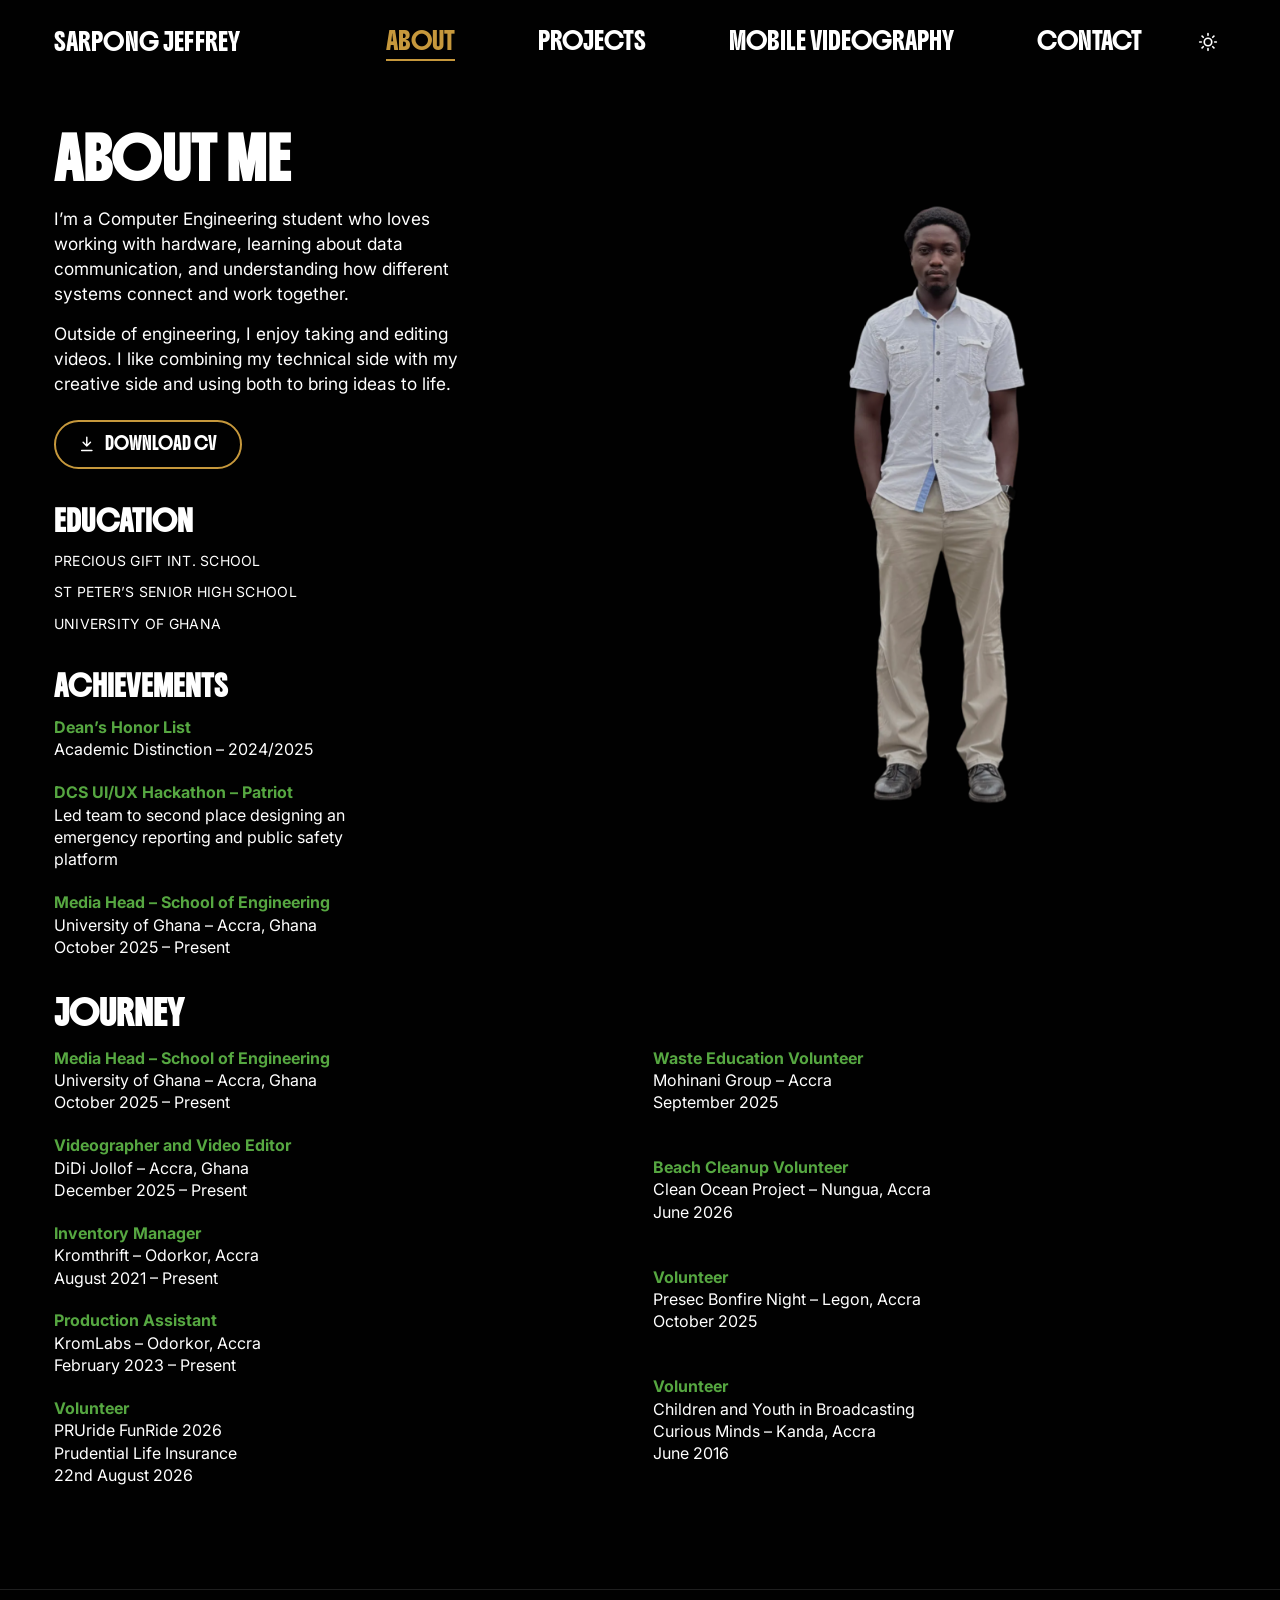
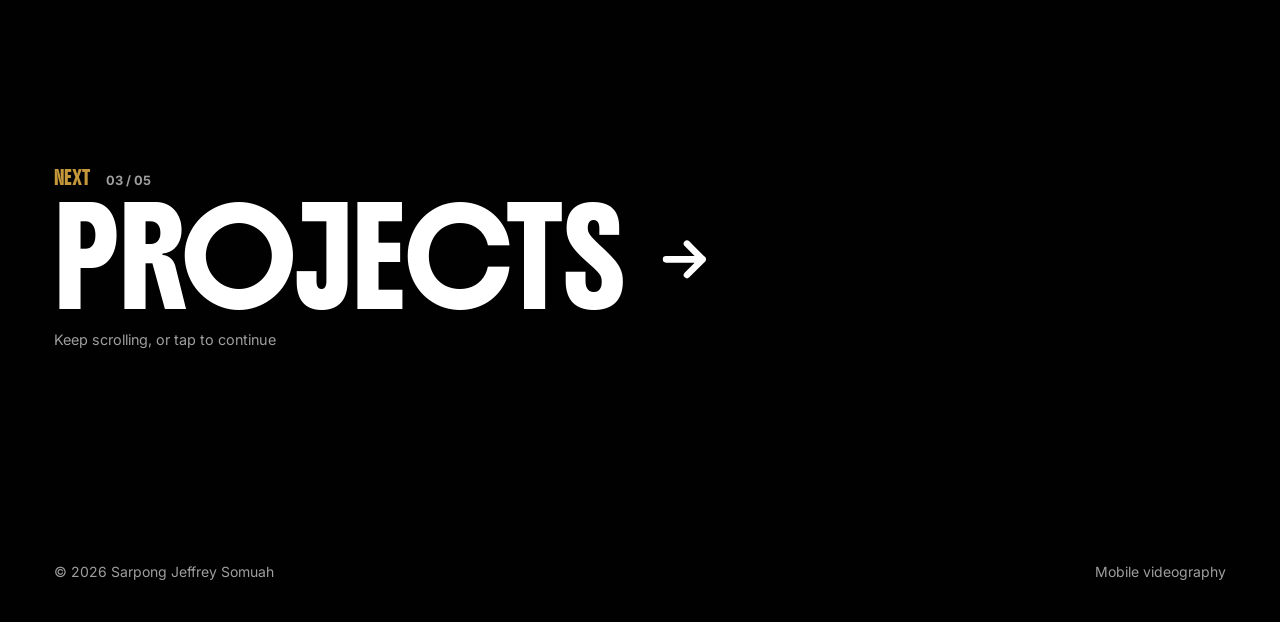
==== about.html @ 8c0232d8 "Turn the now-playing record into a gold gramophone Co-Authored-By: Claude Opus 5.5 <noreply@anthropi" ====
<!doctype html>
<html lang="en">
<head>
<meta charset="utf-8">
<meta name="viewport" content="width=device-width, initial-scale=1">
<title>About — Sarpong Jeffrey</title>
<meta name="description" content="About Sarpong Jeffrey Somuah — education, achievements and professional journey in Accra, Ghana.">
<meta property="og:type" content="website">
<meta property="og:site_name" content="Sarpong Jeffrey">
<meta property="og:title" content="About — Sarpong Jeffrey">
<meta property="og:description" content="About Sarpong Jeffrey Somuah — education, achievements and professional journey in Accra, Ghana.">
<meta property="og:url" content="https://s0muah.github.io/about.html">
<meta property="og:image" content="https://s0muah.github.io/assets/og-card.png">
<meta property="og:image:width" content="1200">
<meta property="og:image:height" content="630">
<meta property="og:image:alt" content="Sarpong Jeffrey seated in front of a gold circle, beside his name and roles.">
<meta name="twitter:card" content="summary_large_image">
<link rel="icon" href="favicon.svg" type="image/svg+xml">
<link rel="icon" href="favicon-32.png" type="image/png" sizes="32x32">
<link rel="apple-touch-icon" href="apple-touch-icon.png">
<link rel="preconnect" href="https://fonts.googleapis.com">
<link rel="preconnect" href="https://fonts.gstatic.com" crossorigin>
<link rel="stylesheet" href="https://fonts.googleapis.com/css2?family=Boldonse&family=Inter:wght@400;700&display=swap">
<script>try { if (localStorage.getItem("theme") === "light") document.documentElement.dataset.theme = "light"; } catch (e) {}</script>
<link rel="stylesheet" href="css/style.css?v=56930542">
</head>
<body>

<header>
  <nav class="nav" aria-label="Primary">
    <a class="nav__brand" href="index.html">SARPONG JEFFREY</a>
    <button class="nav__toggle" type="button" aria-expanded="false" aria-controls="primary-menu">MENU</button>
    <ul class="nav__menu" id="primary-menu">
      <li><a class="nav__link" href="about.html" aria-current="page">ABOUT</a></li>
      <li><a class="nav__link" href="projects.html">PROJECTS</a></li>
      <li><a class="nav__link" href="videography.html">MOBILE VIDEOGRAPHY</a></li>
      <li><a class="nav__link" href="contact.html">CONTACT</a></li>
    </ul>
    <button class="nav__theme" type="button" aria-label="Switch to light mode">
      <svg class="nav__theme-sun" viewBox="0 0 24 24" fill="none" stroke="currentColor" stroke-width="2" stroke-linecap="round" aria-hidden="true"><circle cx="12" cy="12" r="4.5"/><path d="M12 2v2M12 20v2M4.9 4.9l1.4 1.4M17.7 17.7l1.4 1.4M2 12h2M20 12h2M4.9 19.1l1.4-1.4M17.7 6.3l1.4-1.4"/></svg>
      <svg class="nav__theme-moon" viewBox="0 0 24 24" fill="none" stroke="currentColor" stroke-width="2" stroke-linecap="round" stroke-linejoin="round" aria-hidden="true"><path d="M20.5 14.5A8.5 8.5 0 1 1 9.5 3.5a7 7 0 0 0 11 11z"/></svg>
    </button>
  </nav>
</header>

<main class="page">
  <div class="about">

    <section class="about__intro">
      <h1 class="page__title">ABOUT ME</h1>
      <p class="about__bio">I&rsquo;m a Computer Engineering student who loves working with hardware, learning about data communication, and understanding how different systems connect and work together.</p>
      <p class="about__bio">Outside of engineering, I enjoy taking and editing videos. I like combining my technical side with my creative side and using both to bring ideas to life.</p>
      <a class="button about__cv" href="CV_Jeffrey_Sarpong.pdf" download>
        <svg viewBox="0 0 24 24" fill="none" stroke="currentColor" stroke-width="2" stroke-linecap="round" stroke-linejoin="round" aria-hidden="true"><path d="M12 3v12M7 10l5 5 5-5M5 21h14"/></svg>
        DOWNLOAD CV
      </a>
    </section>

    <div class="about__portrait-col">
      <picture>
        <source srcset="assets/portrait-about.webp" type="image/webp">
        <img class="about__portrait" src="assets/portrait-about.png" alt="Sarpong Jeffrey standing, in a white shirt and khaki trousers." width="938" height="1667" decoding="async">
      </picture>
    </div>

    <section class="about__education" aria-labelledby="education-heading">
      <img class="arrow arrow--education" src="assets/arrow-education.svg" alt="" aria-hidden="true" width="133" height="78">
      <h2 class="section-heading" id="education-heading">EDUCATION</h2>
      <ul class="school-list">
        <li>PRECIOUS GIFT INT. SCHOOL</li>
        <li>ST PETER&rsquo;S SENIOR HIGH SCHOOL</li>
        <li>UNIVERSITY OF GHANA</li>
      </ul>
    </section>

    <section class="about__achievements" aria-labelledby="achievements-heading">
      <img class="arrow arrow--achievements" src="assets/arrow-achievements.svg" alt="" aria-hidden="true" width="206" height="102">
      <h2 class="section-heading" id="achievements-heading">ACHIEVEMENTS</h2>
      <div class="entry-stack">
        <div class="entry">
          <p class="entry__role">Dean&rsquo;s Honor List</p>
          <p class="entry__line">Academic Distinction &ndash; 2024/2025</p>
        </div>
        <div class="entry">
          <p class="entry__role">DCS UI/UX Hackathon &ndash; Patriot</p>
          <p class="entry__line">Led team to second place designing an emergency reporting and public safety platform</p>
        </div>
        <div class="entry">
          <p class="entry__role">Media Head &ndash; School of Engineering</p>
          <p class="entry__line">University of Ghana &ndash; Accra, Ghana</p>
          <p class="entry__line">October 2025 &ndash; Present</p>
        </div>
      </div>
    </section>

    <section class="about__journey" aria-labelledby="journey-heading">
      <img class="arrow arrow--journey" src="assets/arrow-journey.svg" alt="" aria-hidden="true" width="111" height="93">
      <h2 class="section-heading section-heading--lg" id="journey-heading">JOURNEY</h2>
      <div class="entry-grid">
        <div class="entry-stack">
          <div class="entry">
            <p class="entry__role">Media Head &ndash; School of Engineering</p>
            <p class="entry__line">University of Ghana &ndash; Accra, Ghana</p>
            <p class="entry__line">October 2025 &ndash; Present</p>
          </div>
          <div class="entry">
            <p class="entry__role">Videographer and Video Editor</p>
            <p class="entry__line">DiDi Jollof &ndash; Accra, Ghana</p>
            <p class="entry__line">December 2025 &ndash; Present</p>
          </div>
          <div class="entry">
            <p class="entry__role">Inventory Manager</p>
            <p class="entry__line">Kromthrift &ndash; Odorkor, Accra</p>
            <p class="entry__line">August 2021 &ndash; Present</p>
          </div>
          <div class="entry">
            <p class="entry__role">Production Assistant</p>
            <p class="entry__line">KromLabs &ndash; Odorkor, Accra</p>
            <p class="entry__line">February 2023 &ndash; Present</p>
          </div>
          <div class="entry">
            <p class="entry__role">Volunteer</p>
            <p class="entry__line">PRUride FunRide 2026</p>
            <p class="entry__line">Prudential Life Insurance</p>
            <p class="entry__line">22nd August 2026</p>
          </div>
        </div>

        <div class="entry-stack">
          <div class="entry">
            <p class="entry__role">Waste Education Volunteer</p>
            <p class="entry__line">Mohinani Group &ndash; Accra</p>
            <p class="entry__line">September 2025</p>
          </div>
          <div class="entry">
            <p class="entry__role">Beach Cleanup Volunteer</p>
            <p class="entry__line">Clean Ocean Project &ndash; Nungua, Accra</p>
            <p class="entry__line">June 2026</p>
          </div>
          <div class="entry">
            <p class="entry__role">Volunteer</p>
            <p class="entry__line">Presec Bonfire Night &ndash; Legon, Accra</p>
            <p class="entry__line">October 2025</p>
          </div>
          <div class="entry">
            <p class="entry__role">Volunteer</p>
            <p class="entry__line">Children and Youth in Broadcasting</p>
            <p class="entry__line">Curious Minds &ndash; Kanda, Accra</p>
            <p class="entry__line">June 2016</p>
          </div>
        </div>
      </div>
    </section>

  </div>
</main>

<!-- Leads on to the next page: click it, or keep scrolling at the bottom of
     the page to fill the gold line (main.js). -->
<a class="next" href="projects.html">
  <span class="next__label">NEXT <span class="next__step">03 / 05</span></span>
  <span class="next__title">PROJECTS<svg class="next__arrow" viewBox="0 0 24 24" fill="none" stroke="currentColor" stroke-width="2.5" stroke-linecap="round" stroke-linejoin="round" aria-hidden="true"><path d="M5 12h14M13 6l6 6-6 6"/></svg></span>
  <span class="next__hint">Keep scrolling, or tap to continue</span>
  <span class="next__bar" aria-hidden="true"></span>
</a>
<footer class="footer">
  <span>&copy; <span data-year>2026</span> Sarpong Jeffrey Somuah</span>
  <span><a href="videography.html">Mobile videography</a></span>
</footer>

<!-- Back to top; main.js shows it once the visitor is well down the page. -->
<button class="totop" type="button" aria-label="Back to top" hidden>
  <svg viewBox="0 0 24 24" fill="none" stroke="currentColor" stroke-width="2.5" stroke-linecap="round" stroke-linejoin="round" aria-hidden="true"><path d="M12 19V5M6 11l6-6 6 6"/></svg>
</button>

<!-- Floating now-playing mini-player; main.js fills, peeks and tucks it. -->
<a class="np" href="https://open.spotify.com/" target="_blank" rel="noopener noreferrer" hidden>
  <span class="np__deck" aria-hidden="true"><svg class="np__gram" viewBox="0 0 48 48"><defs><linearGradient id="npGold" x1="0" y1="0" x2="1" y2="1"><stop offset="0" stop-color="#f6dc95"/><stop offset=".45" stop-color="#c6983c"/><stop offset="1" stop-color="#6e4b14"/></linearGradient><linearGradient id="npBase" x1="0" y1="0" x2="0" y2="1"><stop offset="0" stop-color="#e2b860"/><stop offset="1" stop-color="#7a5418"/></linearGradient><radialGradient id="npBell" cx=".4" cy=".4" r=".7"><stop offset="0" stop-color="#2b1f0a"/><stop offset=".55" stop-color="#7a5418"/><stop offset="1" stop-color="#f0cf80"/></radialGradient></defs><path d="M8 37h26l-2.5 7h-21z" fill="url(#npBase)"/><rect x="6.5" y="34.5" width="29" height="3" rx="1" fill="#f0cf80"/><g transform="translate(20 33.6) scale(1 .3)"><g class="np__spin"><circle r="13" fill="#141210"/><circle r="10.5" fill="none" stroke="#2c2823" stroke-width="1"/><circle r="7.5" fill="none" stroke="#2c2823" stroke-width="1"/><path d="M0 0L12.5-4A13 13 0 0 1 12.5 4z" fill="#fff" opacity=".22"/><circle r="3.6" fill="#c6983c"/></g></g><path d="M31 22.5C34.5 26 32.5 30.5 27.5 32" fill="none" stroke="url(#npGold)" stroke-width="1.9" stroke-linecap="round"/><circle cx="27" cy="32" r="1.7" fill="#e2b860"/><path d="M30.6 21Q23.5 15 21.5 3.7L10.5 20.3Q22 20.6 31.6 23.6z" fill="url(#npGold)"/><ellipse cx="16" cy="12" rx="10" ry="5" transform="rotate(-56.3 16 12)" fill="#f3d58a"/><ellipse cx="16.3" cy="12.2" rx="8.6" ry="3.8" transform="rotate(-56.3 16.3 12.2)" fill="url(#npBell)"/><text class="np__note" x="3" y="9" font-size="7" fill="#e2b860">&#9834;</text><text class="np__note" x="7" y="5" font-size="6" fill="#e2b860">&#9835;</text></svg></span>
  <span class="np__more">
    <span class="np__body">
      <span class="np__text">
        <span class="np__status"><span class="np__bars" aria-hidden="true"><span></span><span></span><span></span></span><span class="np__label">Now playing</span></span>
        <span class="np__title"></span>
        <span class="np__artist"></span>
      </span>
      <svg class="np__go" viewBox="0 0 24 24" fill="none" stroke="currentColor" stroke-width="2" stroke-linecap="round" stroke-linejoin="round" aria-hidden="true"><path d="M7 17 17 7M8 7h9v9"/></svg>
    </span>
  </span>
</a>

<script src="js/main.js?v=aed34235"></script>
</body>
</html>
---- css/style.css ----
/* ==========================================================================
   Sarpong Jeffrey — portfolio
   Design tokens taken directly from the Figma file (Fr6ovCaBcgdWnB078Ls0Df).
   ========================================================================== */

:root {
  color-scheme: dark;

  --bg:          #010101;
  --fg:          #ffffff;
  --gold:        rgba(198, 152, 60, 0.82);   /* Ellipse 1 fill */
  --gold-solid:  #c6983c;
  --green:       #56a741;                    /* journey / achievement labels */
  --wordmark:    rgba(255, 255, 255, 0.71);  /* "SOMUAH" */
  --scrim:       rgba(18, 15, 15, 0.84);     /* videography overlay */
  --card-veil:   rgba(0, 0, 0, 0.18);        /* reel card tint */
  --muted:       rgba(255, 255, 255, 0.62);
  --surface:     rgba(255, 255, 255, 0.06);  /* empty reel card */
  --hairline:    rgba(255, 255, 255, 0.12);
  --fade:        rgba(1, 1, 1, 0.88);        /* mobile hero tag backing */
  --fade-clear:  rgba(1, 1, 1, 0);
  --np-bg:       rgba(16, 14, 12, 0.78);     /* floating now-playing */

  --display: "Boldonse", "Arial Black", system-ui, sans-serif;
  --body:    "Inter", system-ui, -apple-system, sans-serif;

  /* The Figma frame is 1512x982; page gutters scale from that. */
  --gutter: clamp(1.25rem, 4.2vw, 4rem);
  --maxw: 1512px;
}

/* Light mode — not in the Figma file, which is dark only. Set on <html> by
   the inline script in each page's <head>, from the visitor's saved choice.
   Warm paper rather than pure white, to sit with the cream and gold. Gold
   and green are deepened: at their design values they fall well under 4.5:1
   against a light ground. */
:root[data-theme="light"] {
  color-scheme: light;

  --bg:          #f6f2ea;
  --fg:          #141210;
  --gold-solid:  #8f6420;
  --green:       #3a7a2b;
  --wordmark:    rgba(20, 18, 16, 0.78);
  --scrim:       rgba(246, 242, 234, 0.88);
  --muted:       rgba(20, 18, 16, 0.64);
  --surface:     rgba(20, 18, 16, 0.06);
  --hairline:    rgba(20, 18, 16, 0.14);
  --fade:        rgba(246, 242, 234, 0.9);
  --fade-clear:  rgba(246, 242, 234, 0);
  --np-bg:       rgba(250, 247, 241, 0.86);
}

*, *::before, *::after { box-sizing: border-box; }

html { -webkit-text-size-adjust: 100%; scroll-behavior: smooth; }

body {
  margin: 0;
  background: var(--bg);
  color: var(--fg);
  font-family: var(--body);
  font-size: 16px;
  line-height: 1.5;
  overflow-x: hidden;
  -webkit-font-smoothing: antialiased;
  transition: background-color 0.3s ease, color 0.3s ease;
}

img { max-width: 100%; display: block; }
a { color: inherit; }

.visually-hidden {
  position: absolute; width: 1px; height: 1px;
  padding: 0; margin: -1px; overflow: hidden;
  clip: rect(0 0 0 0); white-space: nowrap; border: 0;
}

:focus-visible { outline: 2px solid var(--gold-solid); outline-offset: 4px; }

/* --------------------------------------------------------------------------
   Navigation — Boldonse 20px in the design, tracked across the top edge.
   -------------------------------------------------------------------------- */

.nav {
  position: relative;
  z-index: 30;
  display: flex;
  align-items: center;
  justify-content: space-between;
  gap: 1rem;
  padding: clamp(1rem, 2.4vw, 1.5rem) var(--gutter);
  max-width: var(--maxw);
  margin: 0 auto;
}

.nav__brand,
.nav__link {
  font-family: var(--display);
  font-size: clamp(0.6rem, 1.32vw, 1.25rem);
  line-height: 1.4;
  text-decoration: none;
  white-space: nowrap;
}

.nav__brand { letter-spacing: 0.01em; }

.nav__menu {
  display: flex;
  align-items: center;
  gap: clamp(1rem, 6.5vw, 6.5rem);
  list-style: none;
  margin: 0;
  padding: 0;
}

.nav__link {
  position: relative;
  padding-bottom: 2px;
  transition: color 0.22s ease;
}

.nav__link::after {
  content: "";
  position: absolute;
  left: 0; bottom: -2px;
  width: 100%; height: 2px;
  background: var(--gold-solid);
  transform: scaleX(0);
  transform-origin: left;
  transition: transform 0.28s ease;
}

.nav__link:hover::after,
.nav__link:focus-visible::after,
.nav__link[aria-current="page"]::after { transform: scaleX(1); }

.nav__link[aria-current="page"] { color: var(--gold-solid); }

/* Toggle is only revealed at the narrow breakpoint. */
.nav__toggle {
  display: none;
  background: none;
  border: 0;
  color: var(--fg);
  font-family: var(--display);
  font-size: 0.7rem;
  cursor: pointer;
  padding: 0.4rem 0;
}

/* Theme switch. Last in the row on desktop; main.js keeps its label in step
   with the theme it would switch to. */
.nav__menu { margin-left: auto; }

.nav__theme {
  order: 1;
  display: grid;
  place-items: center;
  flex: 0 0 auto;
  width: 2.25rem;
  height: 2.25rem;
  margin-left: clamp(0.5rem, 2.5vw, 2.5rem);
  padding: 0;
  border: 0;
  border-radius: 50%;
  background: none;
  color: var(--fg);
  cursor: pointer;
  transition: color 0.22s ease, rotate 0.4s ease;
}

.nav__theme:hover,
.nav__theme:focus-visible { color: var(--gold-solid); rotate: 20deg; }

.nav__theme svg { width: 1.25rem; height: 1.25rem; }

/* Shows the theme a click would switch to: the sun in dark mode. */
.nav__theme-moon,
:root[data-theme="light"] .nav__theme-sun { display: none; }

:root[data-theme="light"] .nav__theme-moon { display: block; }

/* --------------------------------------------------------------------------
   Homepage hero
   The ID badge hangs in the centre, with the role tags in the lower corners.
   -------------------------------------------------------------------------- */

.hero {
  position: relative;
  /* Definite height, which the badge is placed from. The svh line wins where supported: on phones 100vh is the height with the URL
     bar hidden, so reserving it pushes the tags below the fold. */
  height: calc(100vh - 5.5rem);
  height: calc(100svh - 5.5rem);
  min-height: 520px;
  max-width: var(--maxw);
  margin: 0 auto;
  overflow: hidden;
  /* The ID badge hangs from the top edge with its card centred at --badge-y
     of the hero's height; its width keeps the card about 75% of that.
     The 40vw cap keeps it clear of the role words on narrower windows. */
  --hero-h: max(100vh - 5.5rem, 520px);
  --hero-h: max(100svh - 5.5rem, 520px);
  --badge-w: min(var(--hero-h) * 0.52, 440px, 40vw);
  --badge-y: 0.53;
}

/* --------------------------------------------------------------------------
   ID badge: a lanyard card in the middle of the hero. The front
   carries the photo and name; .badge--flipped (main.js) turns it over to
   "What I do". Everything inside is sized in em off the card's width, so it
   scales as one piece. Fixed dark in both themes, like the record.
   -------------------------------------------------------------------------- */

.badge {
  position: absolute;
  top: 0;
  left: 50%;
  translate: -50% 0;
  width: var(--badge-w);
  display: flex;
  flex-direction: column;
  align-items: center;
  font-size: calc(var(--badge-w) / 18);
  transform-origin: 50% 0;
}

.badge__strap {
  width: 1.7em;
  height: max(1.5rem, var(--hero-h) * var(--badge-y) - var(--badge-w) * 0.725 - 2.6em);
  background:
    linear-gradient(90deg, transparent 0.2em, rgba(0, 0, 0, 0.28) 0.2em 0.26em, transparent 0.26em calc(100% - 0.26em), rgba(0, 0, 0, 0.28) calc(100% - 0.26em) calc(100% - 0.2em), transparent calc(100% - 0.2em)),
    linear-gradient(90deg, #8a6424, #c6983c 20% 80%, #8a6424);
}

/* Metal clip at the end of the strap, with the ring that runs into the
   card's slot. */
.badge__clip {
  position: relative;
  z-index: 2;
  width: 2.5em;
  height: 1.9em;
  border-radius: 0.35em 0.35em 0.6em 0.6em;
  background: linear-gradient(#e2e0dc, #9a9893 55%, #6f6d69);
  box-shadow: 0 0.15em 0.4em rgba(0, 0, 0, 0.45);
  /* It overlaps the card's top edge; a click there should still flip it. */
  pointer-events: none;
}

.badge__clip::after {
  content: "";
  position: absolute;
  top: 100%;
  left: 50%;
  translate: -50% -0.35em;
  width: 1.1em;
  height: 1.8em;
  border: 0.22em solid #b5b3ae;
  border-radius: 0.6em;
}

.badge__card {
  width: 100%;
  aspect-ratio: 1 / 1.45;
  margin-top: 0.4em;
  perspective: 1400px;
}

.badge__inner {
  position: relative;
  height: 100%;
  transform-style: preserve-3d;
  transition: transform 0.95s cubic-bezier(0.5, 0.05, 0.2, 1);
}

.badge--flipped .badge__inner { transform: rotateY(180deg); }

.badge__face {
  position: absolute;
  inset: 0;
  display: flex;
  flex-direction: column;
  padding: 1.7em 1.2em 1.1em;
  border: 1px solid rgba(198, 152, 60, 0.45);
  border-radius: 1.1em;
  background: linear-gradient(160deg, #1d1a16, #0b0a09 62%);
  box-shadow: 0 1.6em 3.2em rgba(0, 0, 0, 0.55), inset 0 1px 0 rgba(255, 255, 255, 0.06);
  color: #fff;
  font-family: var(--body);
  overflow: hidden;
  -webkit-backface-visibility: hidden;
  backface-visibility: hidden;
}

/* A sheen across the laminate. */
.badge__face::after {
  content: "";
  position: absolute;
  inset: 0;
  background: linear-gradient(115deg, transparent 38%, rgba(255, 255, 255, 0.06) 48%, transparent 58%);
  pointer-events: none;
}

.badge__face--back { transform: rotateY(180deg); }

.badge__slot {
  position: absolute;
  top: 0.65em;
  left: 50%;
  translate: -50% 0;
  width: 3.2em;
  height: 0.55em;
  border-radius: 1em;
  background: #000;
  box-shadow: inset 0 1px 2px rgba(0, 0, 0, 0.9), 0 1px 0 rgba(255, 255, 255, 0.08);
}

.badge__photo {
  flex: 1 1 auto;
  min-height: 0;
  border-radius: 0.7em;
  overflow: hidden;
  background: linear-gradient(#27231c, #14120f);
}

.badge__photo img {
  display: block;
  width: 100%;
  height: 100%;
  object-fit: cover;
  object-position: 50% 0;
}

.badge__first {
  margin: 0.9em 0 0;
  font-size: 0.62em;
  font-weight: 700;
  letter-spacing: 0.22em;
  color: rgba(255, 255, 255, 0.6);
}

.badge__name {
  margin: 0.15em 0 0;
  font-family: var(--display);
  font-size: 2.15em;
  line-height: 1.3;
  color: #c6983c;
}

.badge__foot {
  display: flex;
  justify-content: space-between;
  align-items: center;
  margin-top: 0.7em;
}

.badge__meta {
  font-size: 0.62em;
  letter-spacing: 0.1em;
  text-transform: uppercase;
  color: rgba(255, 255, 255, 0.55);
}

.badge__code {
  width: 5.5em;
  height: 1.6em;
  background: repeating-linear-gradient(90deg,
    rgba(255, 255, 255, 0.7) 0 1px, transparent 1px 3px,
    rgba(255, 255, 255, 0.7) 3px 5px, transparent 5px 6px,
    rgba(255, 255, 255, 0.7) 6px 7px, transparent 7px 10px);
  opacity: 0.6;
}

/* Each face is its own flip control. On the back it sits under the role
   links, so they still take their own clicks; the list lets every other
   click (its gaps, the space below) through to it. */
.badge__flip {
  position: absolute;
  inset: 0;
  z-index: 1;
  padding: 0;
  border: 0;
  border-radius: inherit;
  background: none;
  cursor: pointer;
}

.badge__face--back .badge__flip { z-index: 0; }

.badge__heading {
  margin: 0.7em 0 0.9em;
  font-family: var(--display);
  font-size: 0.95em;
  line-height: 1.4;
  color: #c6983c;
}

.badge__roles {
  position: relative;
  z-index: 1;
  pointer-events: none;
  flex: 1 1 auto;
  display: grid;
  align-content: start;
  gap: 0.55em;
  margin: 0;
  padding: 0;
  list-style: none;
}

.badge__roles a {
  pointer-events: auto;
  display: flex;
  align-items: center;
  gap: 0.8em;
  padding: 0.65em 0.75em;
  border: 1px solid rgba(255, 255, 255, 0.08);
  border-radius: 0.7em;
  background: rgba(255, 255, 255, 0.05);
  color: #fff;
  text-decoration: none;
  transition: border-color 0.22s ease, background 0.22s ease;
}

.badge__roles a:hover,
.badge__roles a:focus-visible {
  border-color: #c6983c;
  background: rgba(198, 152, 60, 0.1);
}

.badge__num {
  display: grid;
  place-items: center;
  flex: 0 0 auto;
  width: 3em;
  height: 3em;
  border-radius: 0.7em;
  background: rgba(198, 152, 60, 0.16);
  color: #c6983c;
  font-size: 0.7em;
  font-weight: 700;
}

.badge__roles b { display: block; font-size: 0.82em; line-height: 1.3; }

.badge__roles small {
  display: block;
  font-size: 0.62em;
  color: rgba(255, 255, 255, 0.55);
}

/* Role words set large around the badge: two level with its upper half,
   two with its lower half, each held to the margin on its own side. Their
   size comes off the width so the longest line (VIDEOGRAPHER) always clears
   the card. */
.hero__tag {
  position: absolute;
  top: 30%;
  left: var(--gutter);
  translate: 0 -50%;
  font-family: var(--display);
  font-size: clamp(1rem, 2.15vw, 2.4rem);
  line-height: 1.3;
  text-decoration: none;
  white-space: nowrap;
}

.hero__tag--tr,
.hero__tag--br { left: auto; right: var(--gutter); text-align: right; }

.hero__tag--bl,
.hero__tag--br { top: 68%; }

a.hero__tag { transition: color 0.22s ease; }
a.hero__tag:hover,
a.hero__tag:focus-visible { color: var(--gold-solid); }

/* --------------------------------------------------------------------------
   Homepage entrance
   The composition assembles in the order it was drawn: the gold ellipse
   blooms open, the wordmark rises behind it, then the portrait steps into
   frame from below the clipped bottom edge, and the role tags settle last.

   These animate `transform`, which is a separate property from the
   `translate` used for centring above — so the entrance never has to
   restate, or accidentally clobber, the layout's own offsets.
   -------------------------------------------------------------------------- */

@keyframes rise-in {
  from { opacity: 0; transform: translateY(1.6rem); }
  to   { opacity: 1; transform: translateY(0); }
}

/* The badge falls in from above the hero's top edge and bounces on its
   strap, then swings to rest about the top of the strap. Drop and swing
   animate different properties, so the two overlap cleanly. */
@keyframes badge-drop {
  0%   { transform: translateY(-105%); }
  60%  { transform: translateY(2.5%); }
  80%  { transform: translateY(-1%); }
  100% { transform: translateY(0); }
}

@keyframes badge-swing {
  0%, 100% { rotate: 0deg; }
  25% { rotate: 3.5deg; }
  50% { rotate: -2deg; }
  75% { rotate: 0.8deg; }
}

.hero__tag {
  /* `both` holds the opening frame before the delay elapses, so nothing
     flashes at full opacity first. */
  animation-fill-mode: both;
  animation-timing-function: cubic-bezier(0.22, 0.61, 0.36, 1);
}

.badge {
  animation:
    badge-drop 1.1s cubic-bezier(0.3, 0.7, 0.3, 1) 0.42s both,
    badge-swing 1.9s ease-in-out 1.3s both;
}

/* The words follow the badge in, one after another round the card. */
.hero__tag {
  animation-name: rise-in;
  animation-duration: 0.8s;
  animation-delay: 1.1s;
}

.hero__tag--tr { animation-delay: 1.22s; }
.hero__tag--bl { animation-delay: 1.34s; }
.hero__tag--br { animation-delay: 1.46s; }

/* --------------------------------------------------------------------------
   Generic page scaffolding for the interior pages
   -------------------------------------------------------------------------- */

.page {
  max-width: var(--maxw);
  margin: 0 auto;
  padding: clamp(1.5rem, 4vw, 3rem) var(--gutter) clamp(4rem, 8vw, 7rem);
}

.page__title {
  font-family: var(--display);
  font-size: clamp(1.75rem, 4vw, 2.5rem);   /* 40px in Figma */
  line-height: 1.35;
  margin: 0 0 1.25rem;
}

.section-heading {
  font-family: var(--display);
  font-size: clamp(1rem, 1.6vw, 1.25rem);   /* 20px in Figma */
  line-height: 1.4;
  margin: 0 0 1rem;
}

.section-heading--lg { font-size: clamp(1.15rem, 1.9vw, 1.5rem); } /* 24px */

/* Interior pages get one restrained entrance, reusing the hero's keyframe:
   the heading rises, the content follows a beat behind it. Deliberately two
   moving parts per page — the pages are dense, and staggering every section
   would turn reading into waiting.

   projects.html has no visible title, so its grid carries the whole
   entrance on the second step. */
.page__title,
.videography__title {
  animation: rise-in 0.7s cubic-bezier(0.22, 0.61, 0.36, 1) 0.05s both;
}

.page > :not(.page__title):not(.visually-hidden),
.videography__content > :not(.videography__title) {
  animation: rise-in 0.8s cubic-bezier(0.22, 0.61, 0.36, 1) 0.18s both;
}

/* Outlined call-to-action in the nav's type and the theme's gold; fills on
   hover. Used for the CV download on the about and contact pages. */
.button {
  display: inline-flex;
  align-items: center;
  gap: 0.6rem;
  justify-self: start;   /* stay content-width inside grid parents */
  padding: 0.85rem 1.4rem;
  border: 2px solid var(--gold-solid);
  border-radius: 999px;
  color: var(--fg);
  font-family: var(--display);
  font-size: 0.75rem;
  line-height: 1.4;
  text-decoration: none;
  transition: background-color 0.22s ease, color 0.22s ease;
}

.button svg { width: 1.1rem; height: 1.1rem; flex: 0 0 auto; }

.button:hover,
.button:focus-visible {
  background: var(--gold-solid);
  color: var(--bg);
}

/* --------------------------------------------------------------------------
   About page
   -------------------------------------------------------------------------- */

.about__cv { margin-top: 1.5rem; }

.about {
  display: grid;
  grid-template-columns: minmax(0, 1fr) minmax(0, 1.25fr) minmax(0, 1.7fr);
  /* Intro and journey each span two rows so the short education block no
     longer sets the height of the first row: in a plain two-row grid the
     tall intro stretched it, leaving a dead band under education. */
  grid-template-areas:
    "intro   portrait education"
    "intro   portrait journey"
    "achieve portrait journey";
  gap: clamp(1.5rem, 3vw, 3rem);
  align-items: start;
}

.about__intro       { grid-area: intro; }
.about__portrait-col{ grid-area: portrait; position: relative; align-self: stretch; }
.about__education   { grid-area: education; position: relative; }
.about__achievements{ grid-area: achieve; position: relative; }
.about__journey     { grid-area: journey; position: relative; }

.about__bio {
  font-family: var(--body);
  font-size: clamp(1rem, 1.35vw, 1.25rem);   /* 20px */
  line-height: 1.45;
  color: var(--fg);
  margin: 0;
  max-width: 26rem;
}

/* The bio runs to two paragraphs; .about__bio zeroes the default margin. */
.about__bio + .about__bio { margin-top: 0.9rem; }

/* <picture> is inline by default, which would strip the auto margins off the
   image inside it. */
.about__portrait-col > picture { display: block; }

.about__portrait {
  width: 100%;
  max-width: 469px;      /* Figma box */
  height: auto;
  margin: 0 auto;
  object-fit: contain;
}

/* Hand-drawn arrows: decorative, sized to the exported SVG geometry.
   Both the size and the negative offsets are expressed as a share of the
   1512px Figma frame so the arrows keep pointing at the same spot as the
   columns narrow, and capped in px so they stop growing past the frame. */
.arrow {
  position: absolute;
  height: auto;
  pointer-events: none;
  user-select: none;
  z-index: 2;
}

.arrow--education {
  width: min(8.78vw, 132.74px);
  top: -1.5rem;
  left: calc(-1 * min(9.52vw, 144px));
  rotate: -18.21deg;
}

.arrow--journey {
  width: min(7.37vw, 111.48px);
  top: -0.5rem;
  left: calc(-1 * min(8.47vw, 128px));
  rotate: -23.62deg;
}

.arrow--achievements {
  width: min(13.61vw, 205.74px);
  top: -1rem;
  right: calc(-1 * min(13.76vw, 208px));
  rotate: 7.54deg;
}

.school-list {
  list-style: none;
  margin: 0;
  padding: 0;
  display: grid;
  gap: 0.75rem;
}

.school-list li {
  font-family: var(--body);
  font-size: 0.875rem;   /* 14px */
  line-height: 1.4;
  letter-spacing: 0.02em;
}

/* Entry blocks — green bold title, plain supporting lines, 16px. The design
   set these in Bellota; Inter now carries all body text site-wide. */
.entry-grid {
  display: grid;
  grid-template-columns: repeat(auto-fit, minmax(15rem, 1fr));
  gap: clamp(1rem, 2vw, 1.75rem) clamp(1rem, 2vw, 2rem);
}

.entry {
  font-family: var(--body);
  font-size: 1rem;      /* 16px */
  line-height: 1.4;
  max-width: 20rem;
}

.entry__role { color: var(--green); font-weight: 700; margin: 0; }
.entry__line { color: var(--fg); margin: 0; }

.entry-stack {
  display: grid;
  gap: clamp(0.9rem, 1.6vw, 1.4rem);
}

/* --------------------------------------------------------------------------
   Projects page — 2x2 in the design
   -------------------------------------------------------------------------- */

.projects {
  display: grid;
  grid-template-columns: repeat(2, minmax(0, 1fr));
  gap: clamp(2rem, 4.5vw, 3.5rem) clamp(2rem, 8vw, 7rem);
  max-width: 1100px;
  margin: 0 auto;
}

.project__title {
  font-family: var(--display);
  font-size: clamp(1.5rem, 3.2vw, 2.5rem);   /* 40px */
  line-height: 1.3;
  margin: 0 0 0.85rem;
  max-width: 412px;   /* Figma title box; preserves the designed line breaks */
}

/* Brand mark for a project that has one; sized from its own artwork so it
   never picks up a shared image rule. */
.project__mark {
  width: clamp(9rem, 15vw, 13.75rem);
  height: auto;
  margin-top: clamp(1.25rem, 2.5vw, 2rem);
}

.project__body {
  font-family: var(--body);
  font-size: clamp(1rem, 1.6vw, 1.5rem);     /* 24px */
  line-height: 1.32;
  margin: 0;
  max-width: 24rem;
}

/* --------------------------------------------------------------------------
   Videography page
   -------------------------------------------------------------------------- */

.videography {
  position: relative;
  min-height: 100vh;
  isolation: isolate;
  overflow: hidden;
}

/* Fixed rather than absolute: the reel grid makes the page several screens
   tall, and the 334% zoom below is relative to this box's height. */
.videography__bg {
  position: fixed;
  inset: 0;
  z-index: -2;
  background-image: url("../assets/video-bg.png");
  /* Figma blows this screenshot up to ~3.34x the frame height so it reads as
     texture rather than a legible UI; keep that zoom at every viewport. */
  background-size: auto 334%;
  background-position: center 73%;
}

.videography__scrim {
  position: fixed;
  inset: 0;
  z-index: -1;
  background: var(--scrim);
}

/* Figma places the portrait in a 1307x956 window at (205, 26) and scales the
   source inside it; percentages below are that geometry against the frame.
   Fixed, like the background behind it, so the portrait holds still while
   the reel grid scrolls over it; the percentages now read against the
   viewport, which is what the frame was anyway. */
.videography__portrait-frame {
  position: fixed;
  left: 13.56%;
  top: 2.65vh;
  width: 86.44%;
  height: 97.35vh;
  overflow: hidden;
  z-index: 0;
  pointer-events: none;
}

.videography__portrait {
  position: absolute;
  left: 0;
  top: -29.28%;
  width: 191.83%;
  height: 147.77%;
  max-width: none;
  object-fit: fill;
}

.videography__content {
  position: relative;
  z-index: 1;
  max-width: var(--maxw);
  margin: 0 auto;
  padding: clamp(3rem, 12vh, 8rem) var(--gutter) clamp(3rem, 8vh, 5rem);
  display: flex;
  flex-direction: column;
  justify-content: center;
  min-height: 100vh;
}

.videography__title {
  font-family: var(--body);
  font-weight: 700;
  font-size: clamp(2rem, 4.2vw, 4rem);       /* 64px */
  line-height: 1.15;
  margin: 0 0 1.25rem;
}

.videography__copy {
  font-family: var(--body);
  font-size: clamp(1rem, 1.6vw, 1.5rem);     /* 24px */
  line-height: 1.3;
  margin: 0 0 clamp(2rem, 5vw, 3.5rem);
  max-width: 773px;                          /* Figma text box */
}

/* The full TikTok catalogue, so a wrapping grid rather than the design's row
   of three. Cards keep the design's 276x240 shape: the covers are a mix of
   portrait and landscape, and near-square crops both without losing much. */
.reels {
  list-style: none;
  margin: 0;
  padding: 0;
  display: grid;
  grid-template-columns: repeat(auto-fill, minmax(220px, 1fr));
  gap: clamp(0.75rem, 1.8vw, 1.5rem);
}

.reel {
  position: relative;
  display: block;
  width: 100%;
  aspect-ratio: 276 / 240;
  border-radius: 24px;
  overflow: hidden;
  border: 0;
  padding: 0;
  /* What shows until the cover arrives, or if it never does. */
  background: var(--surface);
  cursor: pointer;
}

.reel__thumb {
  position: absolute;
  inset: 0;
  width: 100%;
  height: 100%;
  object-fit: cover;
  transition: scale 0.4s ease;
}

.reel:hover .reel__thumb,
.reel:focus-visible .reel__thumb { scale: 1.05; }

/* The design's 40% grey wash read as fog across thirty covers. A light dark
   tint instead keeps the colour and still lifts the white play button; it
   clears on hover. Same in both themes - it sits on the footage. */
.reel::after {
  content: "";
  position: absolute;
  inset: 0;
  background: var(--card-veil);
  transition: background 0.25s ease;
}

.reel:hover::after,
.reel:focus-visible::after { background: transparent; }

.reel__play {
  position: absolute;
  top: 50%; left: 50%;
  translate: -50% -50%;
  width: clamp(44px, 30%, 64px);
  height: auto;
  z-index: 1;
  filter: drop-shadow(0 2px 8px rgba(0, 0, 0, 0.45));
  transition: scale 0.25s ease;
}

.reel:hover .reel__play { scale: 1.08; }

/* "Exporting" intro, after CapCut's export screen. Shown only while <html>
   has .export-pending (set in the page's <head>); main.js fills the ring,
   then swaps that class for .export--leaving to fade it out. */
.export { display: none; }

.export-pending .export,
.export--leaving {
  position: fixed;
  inset: 0;
  z-index: 100;
  display: flex;
  flex-direction: column;
  align-items: center;
  justify-content: center;
  gap: 0.35rem;
  background: var(--bg);
  cursor: pointer;
}

.export--leaving { animation: export-out 0.45s ease forwards; }

@keyframes export-out { to { opacity: 0; visibility: hidden; } }

.export-pending,
.export-pending body { overflow: hidden; }

/* Hold the page's own entrance until the intro has gone, so it is seen. */
.export-pending .videography__title,
.export-pending .videography__content > * { animation-play-state: paused; }

.export__dial {
  position: relative;
  width: clamp(7rem, 22vw, 9rem);
  aspect-ratio: 1;
  margin-bottom: 1.1rem;
}

.export__ring {
  width: 100%;
  height: 100%;
  rotate: -90deg;   /* fill from twelve o'clock */
}

.export__track,
.export__fill {
  fill: none;
  stroke-width: 5;
}

.export__track { stroke: var(--hairline); }

/* 339.29 is the circumference at r=54; main.js shortens the offset. */
.export__fill {
  stroke: var(--gold-solid);
  stroke-linecap: round;
  stroke-dasharray: 339.29;
  stroke-dashoffset: 339.29;
}

.export__pct {
  position: absolute;
  inset: 0;
  display: grid;
  place-items: center;
  font-family: var(--body);
  font-weight: 700;
  font-size: clamp(1.4rem, 4.5vw, 1.75rem);
  font-variant-numeric: tabular-nums;
}

.export__label {
  margin: 0;
  font-family: var(--body);
  font-weight: 700;
  font-size: 1.1rem;
}

.export__hint {
  margin: 0;
  font-family: var(--body);
  font-size: 0.85rem;
  color: var(--muted);
}

/* Reel player — a TikTok embed in a modal <dialog>. The reels are vertical,
   so the frame is 9:16 and sized by whichever of height or width runs out
   first. */
.player {
  padding: 0;
  border: 0;
  background: none;
  overflow: visible;
  max-width: none;
  max-height: none;
}

.player::backdrop {
  background: rgba(1, 1, 1, 0.88);
}

.player[open] { animation: rise-in 0.35s cubic-bezier(0.22, 0.61, 0.36, 1) both; }

.player__frame {
  width: min(calc((100vh - 6rem) * 9 / 16), calc(100vw - 2rem), 420px);
  width: min(calc((100svh - 6rem) * 9 / 16), calc(100vw - 2rem), 420px);
  aspect-ratio: 9 / 16;
  border-radius: 20px;
  overflow: hidden;
  background: var(--bg);
}

.player__frame--wide {
  width: min(calc((100vh - 6rem) * 16 / 9), calc(100vw - 2rem), 1100px);
  width: min(calc((100svh - 6rem) * 16 / 9), calc(100vw - 2rem), 1100px);
  aspect-ratio: 16 / 9;
}

.player__frame iframe {
  display: block;
  width: 100%;
  height: 100%;
  border: 0;
}

/* Laid over the frame while .player--loading is set. Dark in both themes,
   like the backdrop, and fades rather than cuts to the video. */
.player__loading {
  position: absolute;
  inset: 0;
  display: flex;
  flex-direction: column;
  align-items: center;
  justify-content: center;
  gap: 1rem;
  border-radius: 20px;
  background: #010101;
  color: #fff;
  font-family: var(--body);
  font-weight: 700;
  font-size: 1rem;
  opacity: 0;
  visibility: hidden;
  transition: opacity 0.35s ease, visibility 0.35s ease;
}

.player--loading .player__loading {
  opacity: 1;
  visibility: visible;
  transition: none;
}

.player__spinner {
  width: 3rem;
  height: 3rem;
  animation: player-spin 0.9s linear infinite;
}

.player__spinner circle {
  fill: none;
  stroke: #c6983c;
  stroke-width: 4;
  stroke-linecap: round;
  stroke-dasharray: 80 126;   /* a ~60% arc of the 125.7 circumference */
}

@keyframes player-spin { to { rotate: 360deg; } }

.player__close {
  position: absolute;
  top: -3rem;
  right: 0;
  width: 2.5rem;
  height: 2.5rem;
  border: 0;
  border-radius: 50%;
  background: none;
  /* Fixed rather than themed: the backdrop is dark in both themes. */
  color: #fff;
  font-size: 2rem;
  line-height: 1;
  cursor: pointer;
  transition: color 0.22s ease;
}

.player__close:hover,
.player__close:focus-visible { color: #c6983c; }

/* --------------------------------------------------------------------------
   Next page — the hand-off at the foot of every page. main.js sets --pull
   (0 to 1) as the visitor keeps scrolling at the bottom; the gold bar fills
   and the title leans forward until it reaches 1 and the page changes.
   -------------------------------------------------------------------------- */

.next {
  position: relative;
  z-index: 1;
  display: flex;
  flex-direction: column;
  justify-content: center;
  gap: clamp(0.75rem, 2vh, 1.25rem);
  min-height: 60vh;
  min-height: 60svh;
  max-width: var(--maxw);
  margin: 0 auto;
  padding: clamp(4rem, 10vh, 7rem) var(--gutter);
  border-top: 1px solid var(--hairline);
  color: var(--fg);
  text-decoration: none;
  overflow: hidden;
}

.next__label {
  display: flex;
  align-items: baseline;
  gap: 1rem;
  font-family: var(--display);
  font-size: clamp(0.7rem, 1vw, 0.9rem);
  line-height: 1.5;
  color: var(--gold-solid);
}

.next__step { font-family: var(--body); font-weight: 700; color: var(--muted); }

.next__title {
  display: flex;
  align-items: center;
  flex-wrap: wrap;
  gap: 0 0.3em;
  font-family: var(--display);
  font-size: clamp(2.25rem, 7vw, 6.5rem);
  line-height: 1.15;
  translate: calc(var(--pull, 0) * 2.5rem) 0;
  transition: color 0.3s ease, translate 0.2s ease-out;
}

.next__arrow {
  width: 0.7em;
  height: 0.7em;
  flex: 0 0 auto;
  transition: translate 0.3s ease;
}

.next:hover .next__title,
.next:focus-visible .next__title,
.next--pulling .next__title { color: var(--gold-solid); }

.next:hover .next__arrow,
.next:focus-visible .next__arrow { translate: 0.15em 0; }

.next__hint {
  font-family: var(--body);
  font-size: 0.9rem;
  color: var(--muted);
}

.next__bar {
  position: absolute;
  left: 0;
  right: 0;
  bottom: 0;
  height: 4px;
  background: var(--gold-solid);
  transform-origin: left;
  scale: var(--pull, 0) 1;
  transition: scale 0.2s ease-out;
}

/* On the videography page the fixed backdrop and portrait carry on behind
   the hand-off; the page's scrim keeps the title readable over them. */
.videography + .next { background: var(--scrim); }

/* Leaving: the page lifts and fades before the next one loads. */
.leaving body {
  opacity: 0;
  translate: 0 -2rem;
  transition: opacity 0.35s ease, translate 0.35s ease;
}

/* Same-site page changes crossfade where the browser supports it. */
@view-transition { navigation: auto; }

/* --------------------------------------------------------------------------
   Contact page
   -------------------------------------------------------------------------- */

/* Contact sits in the left column; the gold call-to-action fills the right,
   which used to be half a screen of nothing. */
.contact-page {
  display: grid;
  /* The roundel's column never drops below 14rem: at minmax(0, 1fr) the
     46rem contact column took everything on mid-width windows and squeezed
     the circle into a sliver. */
  grid-template-columns: minmax(0, 46rem) minmax(14rem, 1fr);
  column-gap: clamp(2rem, 5vw, 5rem);
  align-items: start;
}

.contact-page > .page__title,
.contact-page > .contact { grid-column: 1; }

/* Fixed gold and ink rather than theme tokens: light mode's deeper gold
   would sink the dark lettering. */
.contact-cta {
  grid-column: 2;
  grid-row: 1 / span 2;
  align-self: center;
  justify-self: center;
  width: min(100%, 26rem);
  aspect-ratio: 1;
  /* The lettering is sized in cqi - a share of this circle's width - so it
     always fits inside it and the circle never stretches into an oval. */
  container-type: inline-size;
  border-radius: 50%;
  background: #c6983c;
  color: #010101;
  display: flex;
  flex-direction: column;
  align-items: center;
  justify-content: center;
  gap: 1rem;
  text-align: center;
  text-decoration: none;
  transition: scale 0.3s ease;
}

.contact-cta:hover,
.contact-cta:focus-visible { scale: 1.03; }

.contact-cta__text {
  font-family: var(--display);
  font-size: 10cqi;
  line-height: 1.3;
}

.contact-cta__hint {
  font-family: var(--body);
  font-weight: 700;
  font-size: max(0.7rem, 3.4cqi);
  letter-spacing: 0.08em;
}

.contact {
  display: grid;
  gap: clamp(1.5rem, 3vw, 2.5rem);
  max-width: 46rem;
}

.contact__lead {
  font-family: var(--body);
  font-size: clamp(1rem, 1.6vw, 1.5rem);
  line-height: 1.35;
  margin: 0;
  max-width: 34rem;
}

.contact__list {
  list-style: none;
  margin: 0;
  padding: 0;
  display: grid;
  gap: 1.1rem;
}

.contact__row {
  display: flex;
  flex-wrap: wrap;
  align-items: baseline;
  gap: 0.4rem 1.25rem;
}

.contact__label {
  font-family: var(--display);
  font-size: 0.75rem;
  line-height: 1.5;
  color: var(--muted);
  min-width: 7rem;
}

.contact__value {
  font-family: var(--body);
  font-size: clamp(1rem, 1.4vw, 1.25rem);
  text-decoration: none;
  border-bottom: 1px solid transparent;
  transition: border-color 0.22s ease, color 0.22s ease;
}

a.contact__value:hover,
a.contact__value:focus-visible {
  color: var(--gold-solid);
  border-bottom-color: var(--gold-solid);
}

/* --------------------------------------------------------------------------
   Footer
   -------------------------------------------------------------------------- */

.footer {
  max-width: var(--maxw);
  margin: 0 auto;
  padding: 2rem var(--gutter) 2.5rem;
  display: flex;
  flex-wrap: wrap;
  gap: 0.75rem 1.5rem;
  justify-content: space-between;
  align-items: center;
  font-family: var(--body);
  font-size: 0.875rem;
  color: var(--muted);
}

/* --------------------------------------------------------------------------
   Now playing — latest Spotify track, via Last.fm (see main.js). Hidden until
   there is a track to show.
   -------------------------------------------------------------------------- */

/* A floating mini-player in the bottom-right corner. At rest it is just the
   gramophone; .np--open slides the track details out beside it (main.js opens
   it for a few seconds on load and on a new track, and on hover or tap).
   .np--away tucks it below the fold while the visitor scrolls down. */
.np {
  position: fixed;
  right: var(--gutter);
  bottom: var(--np-bottom, clamp(1rem, 3vh, 1.75rem));
  z-index: 40;
  display: flex;
  align-items: center;
  padding: 0.4rem;
  border: 1px solid var(--hairline);
  border-radius: 999px;
  background: var(--np-bg);
  -webkit-backdrop-filter: blur(14px);
  backdrop-filter: blur(14px);
  box-shadow: 0 8px 30px rgba(0, 0, 0, 0.3);
  color: var(--fg);
  text-decoration: none;
  transition: border-color 0.25s ease, box-shadow 0.4s ease,
    translate 0.45s cubic-bezier(0.22, 0.61, 0.36, 1), opacity 0.35s ease;
}

/* Warm glow only while something is actually on. */
.np--playing {
  border-color: rgba(198, 152, 60, 0.45);
  box-shadow: 0 8px 30px rgba(0, 0, 0, 0.3), 0 4px 26px rgba(198, 152, 60, 0.2);
}

.np:hover,
.np:focus-visible { border-color: var(--gold-solid); }

.np--away {
  translate: 0 calc(100% + 2.5rem);
  opacity: 0;
  pointer-events: none;
}

/* On a phone's home page, clear of the role words in the bottom corners:
   their bottom offset (.hero__tag--bl), plus two lines at the largest size
   there (0.95rem x 1.3), plus a gap. */
@media (max-width: 900px) {
  :root:has(.hero) { --np-bottom: calc(clamp(1rem, 4.6vh, 3.1rem) + 2.5rem + 0.75rem); }
}

/* Out of the way of the full-screen phone menu. */
.nav-open .np { opacity: 0; pointer-events: none; }

/* The sliding half. A 0fr -> 1fr grid column animates to the content's own
   width, which max-width cannot do without a guessed number. */
.np__more {
  display: grid;
  grid-template-columns: 0fr;
  overflow: hidden;
  transition: grid-template-columns 0.45s cubic-bezier(0.22, 0.61, 0.36, 1);
}

.np--open .np__more { grid-template-columns: 1fr; }

/* Padding collapses with the column; left in place it would hold the
   closed pill open by its own width. */
.np__body {
  display: flex;
  align-items: center;
  gap: 0.75rem;
  min-width: 0;
  overflow: hidden;
  padding: 0;
  opacity: 0;
  transition: opacity 0.25s ease, padding 0.45s cubic-bezier(0.22, 0.61, 0.36, 1);
}

.np--open .np__body {
  padding: 0 0.6rem 0 0.85rem;
  opacity: 1;
  transition-delay: 0.12s, 0s;
}

/* `hidden` loses to the display rules above and below without this. */
.np[hidden] { display: none; }

/* The record player: a small gold gramophone drawn in SVG. While something
   is playing the record turns and notes drift up out of the horn.
   Fixed gold in both themes - it is an ornament, not a surface. */
.np__deck {
  position: relative;
  flex: 0 0 auto;
  width: 2.9rem;
  height: 2.9rem;
}

.np__gram {
  display: block;
  width: 100%;
  height: 100%;
  overflow: visible;
  filter: drop-shadow(0 2px 4px rgba(0, 0, 0, 0.45));
}

.np__spin {
  transform-box: fill-box;
  transform-origin: center;
}

.np--playing .np__spin { animation: np-spin 3.2s linear infinite; }

.np__note {
  opacity: 0;
  transform-box: fill-box;
}

.np--playing .np__note { animation: np-note 2.4s ease-out infinite; }
.np--playing .np__note + .np__note { animation-delay: 1.2s; }

@keyframes np-note {
  0%   { opacity: 0; translate: 3px 4px; }
  25%  { opacity: 1; }
  100% { opacity: 0; translate: -2px -5px; }
}

.np__text {
  display: flex;
  flex-direction: column;
  min-width: 0;
  max-width: min(15rem, 60vw);
  gap: 0.1rem;
}

.np__status {
  display: flex;
  align-items: center;
  gap: 0.45rem;
  margin-bottom: 0.1rem;
  font-family: var(--display);
  font-size: 0.55rem;
  line-height: 1.5;
  letter-spacing: 0.04em;
  text-transform: uppercase;
  color: var(--gold-solid);
}

.np__title,
.np__artist {
  font-family: var(--body);
  white-space: nowrap;
  overflow: hidden;
  text-overflow: ellipsis;
}

.np__status { white-space: nowrap; }

.np__title { font-weight: 700; font-size: 0.9rem; line-height: 1.25; }
.np__artist { font-size: 0.78rem; line-height: 1.25; color: var(--muted); }

.np__go {
  flex: 0 0 auto;
  width: 0.95rem;
  height: 0.95rem;
  margin-left: 0.15rem;
  color: var(--muted);
  transition: color 0.25s ease, translate 0.25s ease;
}

.np:hover .np__go,
.np:focus-visible .np__go {
  color: var(--gold-solid);
  translate: 2px -2px;
}

/* Equaliser bars, only while something is actually playing. */
.np__bars { display: none; align-items: flex-end; gap: 2px; height: 0.65rem; }
.np--playing .np__bars { display: inline-flex; }

.np__bars span {
  width: 2.5px;
  height: 100%;
  border-radius: 1px;
  background: currentColor;
  transform-origin: bottom;
  animation: np-bar 0.9s ease-in-out infinite alternate;
}

.np__bars span:nth-child(2) { animation-delay: -0.3s; }
.np__bars span:nth-child(3) { animation-delay: -0.6s; }

@keyframes np-bar { from { scale: 1 0.3; } to { scale: 1 1; } }
@keyframes np-spin { to { rotate: 360deg; } }

/* --------------------------------------------------------------------------
   Back to top — bottom-left, opposite the mini-player and level with it.
   Hidden until main.js sees the visitor a screen or more down the page.
   -------------------------------------------------------------------------- */
.totop {
  position: fixed;
  left: var(--gutter);
  bottom: var(--np-bottom, clamp(1rem, 3vh, 1.75rem));
  z-index: 40;
  display: grid;
  place-items: center;
  /* The mini-player's resting size: its record plus padding and border. */
  width: calc(2.9rem + 0.8rem + 2px);
  height: calc(2.9rem + 0.8rem + 2px);
  padding: 0;
  border: 1px solid var(--hairline);
  border-radius: 50%;
  background: var(--np-bg);
  -webkit-backdrop-filter: blur(14px);
  backdrop-filter: blur(14px);
  box-shadow: 0 8px 30px rgba(0, 0, 0, 0.3);
  color: var(--gold-solid);
  cursor: pointer;
  opacity: 0;
  translate: 0 calc(100% + 2.5rem);
  pointer-events: none;
  transition: border-color 0.25s ease, color 0.25s ease,
    translate 0.45s cubic-bezier(0.22, 0.61, 0.36, 1), opacity 0.35s ease;
}

.totop--shown {
  opacity: 1;
  translate: 0 0;
  pointer-events: auto;
}

.totop:hover,
.totop:focus-visible { border-color: var(--gold-solid); }

.totop svg { width: 1.3rem; height: 1.3rem; transition: translate 0.25s ease; }
.totop:hover svg { translate: 0 -2px; }

.totop[hidden] { display: none; }

.nav-open .totop { opacity: 0; pointer-events: none; }

.footer a { text-decoration: none; border-bottom: 1px solid transparent; }
.footer a:hover, .footer a:focus-visible { color: var(--fg); border-bottom-color: var(--gold-solid); }

/* --------------------------------------------------------------------------
   Responsive reflow
   -------------------------------------------------------------------------- */

/* The three-column Figma layout only holds together while the journey column
   is wide enough for its two entry columns (~512px, i.e. ~1400px of viewport).
   Below that it degrades into one very tall column beside dead space. */
@media (max-width: 1400px) {
  /* Two columns: the portrait runs alongside the three short sections and
     journey — much the tallest block — takes the full width underneath. */
  .about {
    grid-template-columns: minmax(0, 1fr) minmax(0, 1fr);
    grid-template-areas:
      "intro     portrait"
      "education portrait"
      "achieve   portrait"
      "journey   journey";
  }

  .about__portrait { max-width: min(100%, 380px); }

  /* Arrows point at layout that no longer exists once things reflow. */
  .arrow { display: none; }
}

@media (max-width: 900px) {
  .nav { position: relative; }

  .nav__toggle { display: block; }

  /* Brand and toggle stay above the overlay so MENU can still close it. */
  .nav__brand,
  .nav__toggle,
  .nav__theme { position: relative; z-index: 2; }

  /* The menu is out of flow here, so the switch moves up beside MENU. */
  .nav__toggle { order: 2; }
  .nav__theme { margin-left: auto; }

  /* A full-screen panel rather than a strip: opening the menu used to push
     the whole composition down by 173px and start the page scrolling, and a
     part-height dropdown just sliced across the middle of the wordmark. This
     fills the screen, so it lands the same way at every viewport height. */
  .nav__menu {
    position: fixed;
    inset: 0;
    z-index: 1;
    flex-direction: column;
    align-items: flex-start;
    justify-content: center;
    gap: 1.5rem;
    margin: 0;
    padding: 5rem var(--gutter);
    background: var(--bg);
  }

  .nav__menu .nav__link { font-size: 1.25rem; }

  /* Set by main.js while the panel is open - see the note there. */
  .nav-open,
  .nav-open body { overflow: hidden; }

  .nav__menu[data-collapsed="true"] { display: none; }

  .nav__brand, .nav__link, .hero__tag { font-size: 0.8rem; }

  .hero {
    height: calc(100vh - 4.5rem);
    height: calc(100svh - 4.5rem);
    min-height: 460px;
  }

  /* Card centred a little above the middle, clear of the tags. */
  .hero {
    --hero-h: max(100vh - 4.5rem, 460px);
    --hero-h: max(100svh - 4.5rem, 460px);
    --badge-w: min(var(--hero-h) * 0.37, 66vw, 300px);
    --badge-y: 0.45;
  }

  /* No room beside the card here, so the upper pair moves up either side
     of the strap and the lower pair drops to the bottom corners. */
  .hero__tag {
    top: 1.25rem;
    translate: none;
    font-size: clamp(0.7rem, 3.5vw, 0.95rem);
  }

  .hero__tag--bl,
  .hero__tag--br { top: auto; bottom: clamp(1rem, 4.6vh, 3.1rem); }

  /* Single column. The heading leads so the page reads before it is scrolled;
     the portrait follows it rather than pushing it below the fold. */
  .about {
    grid-template-columns: minmax(0, 1fr);
    grid-template-areas: "intro" "portrait" "education" "achieve" "journey";
    row-gap: clamp(2rem, 6vw, 2.75rem);
  }

  .about__portrait { max-width: min(66vw, 300px); }

  .projects { grid-template-columns: minmax(0, 1fr); row-gap: 0; }

  /* One column: no empty half left to fill. */
  .contact-page { display: block; }
  .contact-cta { display: none; }

  /* Stacked, every project is a wall of text against the next one. A hairline
     and real breathing room give the column some rhythm to scan by. */
  .project + .project {
    margin-top: clamp(1.75rem, 6vw, 2.5rem);
    padding-top: clamp(1.75rem, 6vw, 2.5rem);
    border-top: 1px solid var(--hairline);
  }

  .videography__portrait-frame {
    left: auto; right: 0; top: 48vh;
    width: 78vw; height: 52vh;
    opacity: 0.3;
  }
  .videography__portrait { left: -26%; top: 0; width: 150%; height: 100%; }

  .videography__copy { max-width: none; }

  /* Centring a taller-than-viewport column just pushed the title down behind
     a band of background; start it from the top instead. */
  .videography__content {
    min-height: 0;
    justify-content: flex-start;
    padding-top: clamp(1.5rem, 5vh, 2.5rem);
  }

  /* Two up: one card per row made thirty reels a very long scroll. */
  .reels { grid-template-columns: repeat(2, minmax(0, 1fr)); }

  .reel { border-radius: 14px; }
}

@media (max-width: 560px) {
  /* Below this the column is narrower than the desk-width text boxes, so let
     the copy use the full gutter-to-gutter measure instead of overflowing. */
  .about__bio { max-width: none; }

  .entry { max-width: none; }

  /* Explicit single track: the auto-fit minmax(15rem) floor would otherwise
     force a track wider than the viewport on the smallest phones. */
  .entry-grid { grid-template-columns: minmax(0, 1fr); }

  /* The 7rem label column only held for the short values - the email wrapped
     to its own line, so half the rows aligned one way and half the other.
     Stack every row and they share one left edge. */
  .contact__row { flex-direction: column; gap: 0.15rem; }

  .contact__label { min-width: 0; }
}

@media (prefers-reduced-motion: reduce) {
  html { scroll-behavior: auto; }
  *, *::before, *::after {
    animation-duration: 0.01ms !important;
    /* Without this the hero's staggered delays would still apply, leaving
       the tags invisible for a second before snapping in. */
    animation-delay: 0s !important;
    animation-iteration-count: 1 !important;
    transition-duration: 0.01ms !important;
  }
}
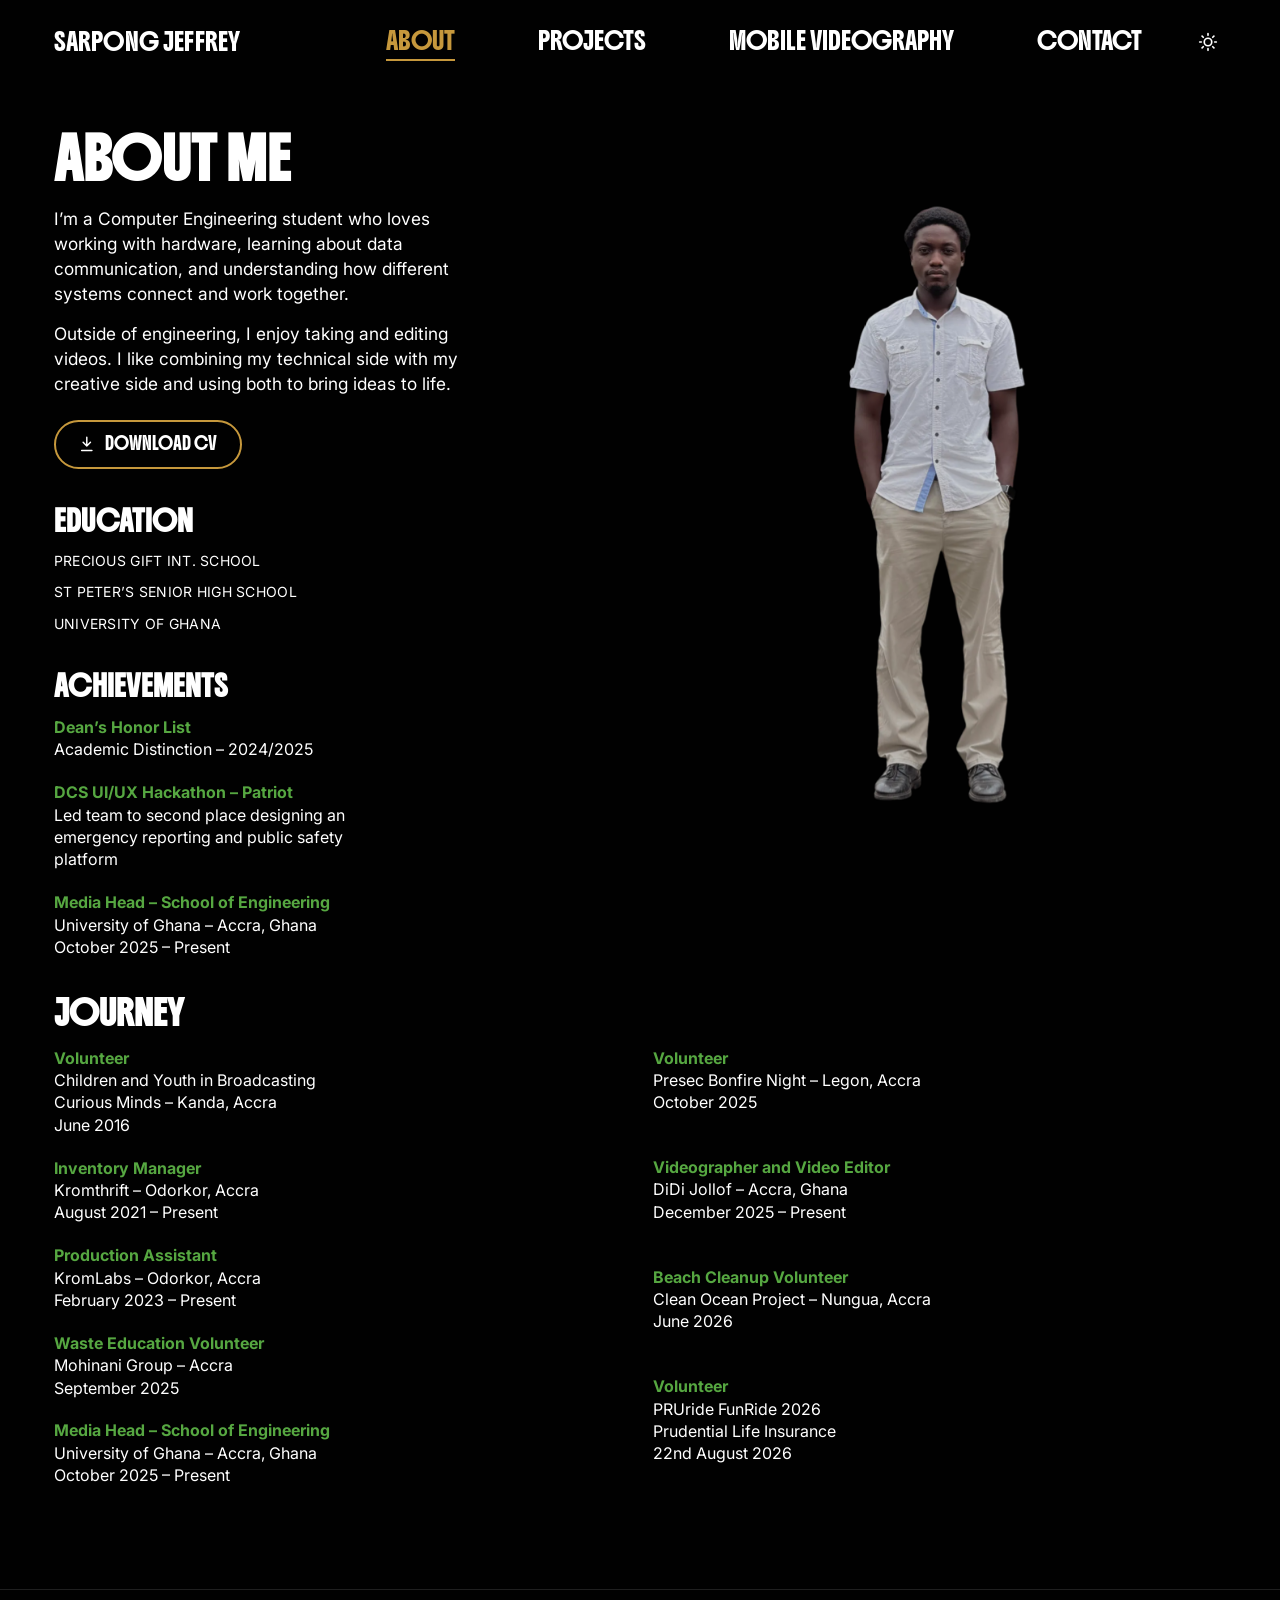
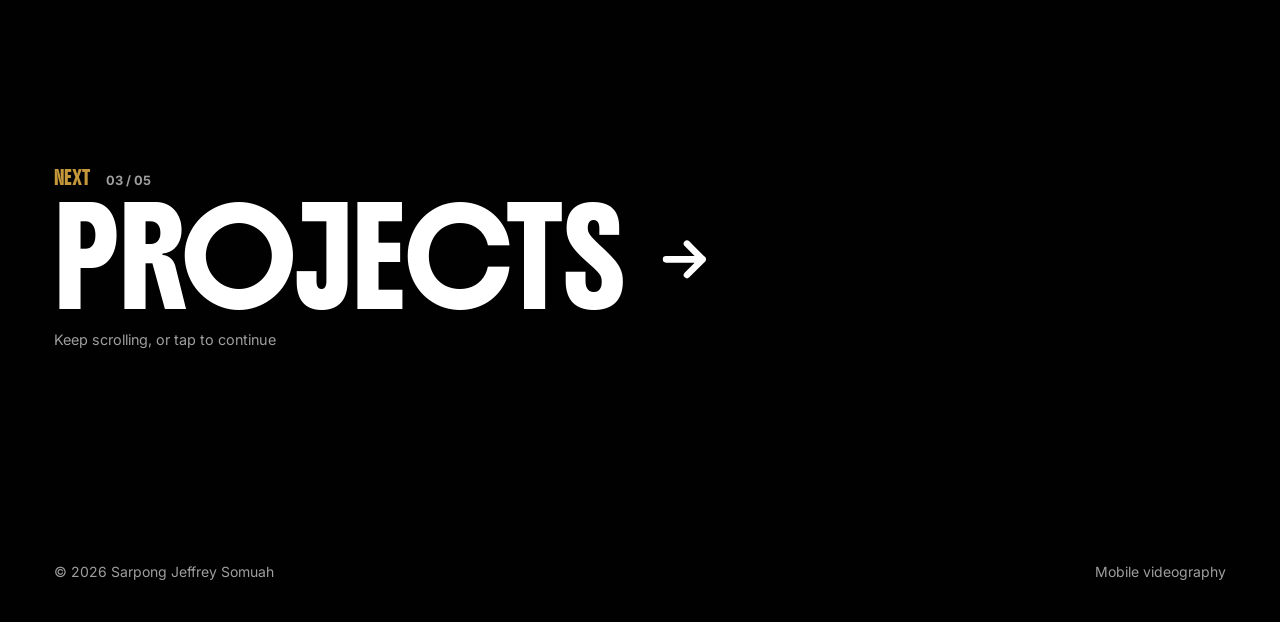
==== commit dba88eb2: "Order the About page journey by date, earliest first Co-Authored-By: Claude Opus 5.5 <noreply@anthro" ====
--- a/about.html
+++ b/about.html
@@ -22,7 +22,7 @@
 <link rel="preconnect" href="https://fonts.gstatic.com" crossorigin>
 <link rel="stylesheet" href="https://fonts.googleapis.com/css2?family=Boldonse&family=Inter:wght@400;700&display=swap">
 <script>try { if (localStorage.getItem("theme") === "light") document.documentElement.dataset.theme = "light"; } catch (e) {}</script>
-<link rel="stylesheet" href="css/style.css?v=56930542">
+<link rel="stylesheet" href="css/style.css?v=b5ff47a3">
 </head>
 <body>
 
@@ -99,14 +99,10 @@
       <div class="entry-grid">
         <div class="entry-stack">
           <div class="entry">
-            <p class="entry__role">Media Head &ndash; School of Engineering</p>
-            <p class="entry__line">University of Ghana &ndash; Accra, Ghana</p>
-            <p class="entry__line">October 2025 &ndash; Present</p>
-          </div>
-          <div class="entry">
-            <p class="entry__role">Videographer and Video Editor</p>
-            <p class="entry__line">DiDi Jollof &ndash; Accra, Ghana</p>
-            <p class="entry__line">December 2025 &ndash; Present</p>
+            <p class="entry__role">Volunteer</p>
+            <p class="entry__line">Children and Youth in Broadcasting</p>
+            <p class="entry__line">Curious Minds &ndash; Kanda, Accra</p>
+            <p class="entry__line">June 2016</p>
           </div>
           <div class="entry">
             <p class="entry__role">Inventory Manager</p>
@@ -119,18 +115,27 @@
             <p class="entry__line">February 2023 &ndash; Present</p>
           </div>
           <div class="entry">
-            <p class="entry__role">Volunteer</p>
-            <p class="entry__line">PRUride FunRide 2026</p>
-            <p class="entry__line">Prudential Life Insurance</p>
-            <p class="entry__line">22nd August 2026</p>
+            <p class="entry__role">Waste Education Volunteer</p>
+            <p class="entry__line">Mohinani Group &ndash; Accra</p>
+            <p class="entry__line">September 2025</p>
+          </div>
+          <div class="entry">
+            <p class="entry__role">Media Head &ndash; School of Engineering</p>
+            <p class="entry__line">University of Ghana &ndash; Accra, Ghana</p>
+            <p class="entry__line">October 2025 &ndash; Present</p>
           </div>
         </div>
 
         <div class="entry-stack">
           <div class="entry">
-            <p class="entry__role">Waste Education Volunteer</p>
-            <p class="entry__line">Mohinani Group &ndash; Accra</p>
-            <p class="entry__line">September 2025</p>
+            <p class="entry__role">Volunteer</p>
+            <p class="entry__line">Presec Bonfire Night &ndash; Legon, Accra</p>
+            <p class="entry__line">October 2025</p>
+          </div>
+          <div class="entry">
+            <p class="entry__role">Videographer and Video Editor</p>
+            <p class="entry__line">DiDi Jollof &ndash; Accra, Ghana</p>
+            <p class="entry__line">December 2025 &ndash; Present</p>
           </div>
           <div class="entry">
             <p class="entry__role">Beach Cleanup Volunteer</p>
@@ -139,14 +144,9 @@
           </div>
           <div class="entry">
             <p class="entry__role">Volunteer</p>
-            <p class="entry__line">Presec Bonfire Night &ndash; Legon, Accra</p>
-            <p class="entry__line">October 2025</p>
-          </div>
-          <div class="entry">
-            <p class="entry__role">Volunteer</p>
-            <p class="entry__line">Children and Youth in Broadcasting</p>
-            <p class="entry__line">Curious Minds &ndash; Kanda, Accra</p>
-            <p class="entry__line">June 2016</p>
+            <p class="entry__line">PRUride FunRide 2026</p>
+            <p class="entry__line">Prudential Life Insurance</p>
+            <p class="entry__line">22nd August 2026</p>
           </div>
         </div>
       </div>
@@ -188,6 +188,6 @@
   </span>
 </a>
 
-<script src="js/main.js?v=aed34235"></script>
+<script src="js/main.js?v=d12e42d5"></script>
 </body>
 </html>
--- a/css/style.css
+++ b/css/style.css
@@ -908,6 +908,78 @@
 
 .reel:hover .reel__play { scale: 1.08; }
 
+/* Two groups of reels: a few large picks in a strip that scrolls sideways,
+   then the rest of the catalogue in the grid above. */
+.works + .works { margin-top: clamp(2.5rem, 6vw, 4.5rem); }
+
+.works__head {
+  display: flex;
+  align-items: center;
+  justify-content: space-between;
+  gap: 1rem;
+  margin-bottom: 1rem;
+}
+
+.works__head .section-heading { margin: 0; }
+
+.works__nav { display: flex; gap: 0.5rem; }
+
+.works__arrow {
+  display: grid;
+  place-items: center;
+  width: 2.6rem;
+  height: 2.6rem;
+  padding: 0;
+  border: 1px solid var(--hairline);
+  border-radius: 50%;
+  background: var(--np-bg);
+  color: var(--fg);
+  cursor: pointer;
+  transition: border-color 0.25s ease, color 0.25s ease, opacity 0.25s ease;
+}
+
+.works__arrow svg { width: 1.1rem; height: 1.1rem; }
+
+.works__arrow:hover,
+.works__arrow:focus-visible { border-color: var(--gold-solid); color: var(--gold-solid); }
+
+.works__arrow:disabled { opacity: 0.35; cursor: default; border-color: var(--hairline); color: var(--fg); }
+
+/* Each card is most of the strip's width, so the next one peeks in at the
+   edge and shows there is more to scroll to. */
+.reels--featured {
+  display: flex;
+  gap: clamp(0.75rem, 1.8vw, 1.5rem);
+  overflow-x: auto;
+  overscroll-behavior-x: contain;
+  scroll-snap-type: x mandatory;
+  scroll-behavior: smooth;
+  scrollbar-width: none;
+}
+
+.reels--featured::-webkit-scrollbar { display: none; }
+
+.reels--featured > li {
+  flex: 0 0 min(78%, 760px);
+  scroll-snap-align: start;
+}
+
+.reels--featured .reel { aspect-ratio: 16 / 9; }
+
+.reels--featured .reel__play { width: clamp(56px, 14%, 88px); }
+
+.reel__num {
+  position: absolute;
+  left: clamp(0.9rem, 2vw, 1.4rem);
+  bottom: clamp(0.7rem, 1.6vw, 1.1rem);
+  z-index: 1;
+  font-family: var(--display);
+  font-size: clamp(1.1rem, 2.4vw, 2rem);
+  line-height: 1.3;
+  color: #c6983c;
+  text-shadow: 0 2px 10px rgba(0, 0, 0, 0.6);
+}
+
 /* "Exporting" intro, after CapCut's export screen. Shown only while <html>
    has .export-pending (set in the page's <head>); main.js fills the ring,
    then swaps that class for .export--leaving to fade it out. */
@@ -990,6 +1062,397 @@
   font-family: var(--body);
   font-size: 0.85rem;
   color: var(--muted);
+}
+
+/* --------------------------------------------------------------------------
+   "Built in Figma" intro on the home page. While <html> has .figma-pending
+   (set in the page's <head>), the page (.fig-frame) is scaled onto a grey
+   canvas between editor panels; main.js sets --fx/--fy/--fs, then moves the
+   cursor, draws the frame and places each layer (.fig-placed). Presenting
+   adds .fig-present: the panels slide away and the frame zooms to full size.
+   The editor chrome keeps Figma's own dark greys and selection blue, so it
+   reads as the tool; only the cursor and avatar carry the site's gold.
+   -------------------------------------------------------------------------- */
+
+.fig { display: none; }
+
+.figma-pending,
+.figma-pending body { overflow: hidden; background: #1e1e1e; }
+
+.figma-pending .fig {
+  position: fixed;
+  inset: 0;
+  z-index: 100;
+  display: block;
+  font-family: var(--body);
+  font-size: 11px;
+  line-height: 16px;
+  color: #fff;
+  cursor: default;
+  -webkit-user-select: none;
+  user-select: none;
+}
+
+.figma-pending .fig-frame {
+  position: fixed;
+  top: 0;
+  left: 0;
+  width: var(--fw, 100vw);
+  height: var(--fh, 100vh);
+  overflow: hidden;
+  background: var(--bg);
+  transform-origin: 0 0;
+  transform: translate(var(--fx, 0px), var(--fy, 0px)) scale(var(--fs, 1));
+  /* Hidden until the cursor drags it out from its top-left corner. */
+  clip-path: inset(0 100% 100% 0);
+  transition:
+    transform 0.75s cubic-bezier(0.65, 0, 0.25, 1),
+    clip-path 0.7s cubic-bezier(0.45, 0, 0.25, 1);
+}
+
+.figma-pending .fig-frame.fig-drawn { clip-path: inset(0); }
+
+/* Layers wait, unseen and unanimated, until the cursor places them. */
+.figma-pending .fig-frame .nav,
+.figma-pending .badge,
+.figma-pending .hero__tag { visibility: hidden; animation-play-state: paused; }
+
+.figma-pending .fig-frame .fig-placed { visibility: visible; animation-play-state: running; }
+
+/* The canvas between the panels is see-through; keep the floating corner
+   controls from showing on it. */
+.figma-pending .np,
+.figma-pending .totop { visibility: hidden; }
+
+/* Placed, each plays its own entrance at once. Not tied to .figma-pending:
+   changing the delays when that class goes would jump any entrance still
+   running back to an earlier frame. */
+.badge.fig-placed { animation-delay: 0s, 0.9s; }
+.hero__tag.fig-placed { animation-delay: 0s; }
+.nav.fig-placed { animation: fig-pop 0.35s ease both; }
+
+@keyframes fig-pop {
+  from { opacity: 0; transform: scale(0.98); }
+}
+
+.fig__left,
+.fig__right {
+  position: absolute;
+  top: 0;
+  bottom: 0;
+  width: 240px;
+  display: flex;
+  flex-direction: column;
+  background: #2c2c2c;
+  transition: transform 0.5s cubic-bezier(0.65, 0, 0.35, 1);
+}
+
+.fig__left { left: 0; border-right: 1px solid #383838; }
+.fig__right { right: 0; border-left: 1px solid #383838; }
+
+.fig__top { display: none; }
+
+.fig__file,
+.fig__share {
+  display: flex;
+  align-items: center;
+  gap: 8px;
+  padding: 10px 12px;
+  border-bottom: 1px solid #383838;
+}
+
+.fig__file b { display: block; font-size: 12px; }
+.fig__file small,
+.fig__top small { color: #9a9a9a; font-size: 11px; }
+
+.fig__logo,
+.fig__avatar {
+  flex: none;
+  display: grid;
+  place-items: center;
+  width: 24px;
+  height: 24px;
+  background: #c6983c;
+  color: #010101;
+  font-weight: 700;
+}
+
+.fig__logo { border-radius: 6px; font-family: var(--display); font-size: 10px; }
+.fig__avatar { border-radius: 50%; font-size: 9px; }
+
+.fig__play {
+  display: grid;
+  place-items: center;
+  width: 28px;
+  height: 28px;
+  margin-left: auto;
+  border-radius: 5px;
+  transition: background-color 0.15s ease;
+}
+
+.fig__play svg { width: 13px; height: 13px; }
+.fig__play.is-on { background: #4a4a4a; }
+
+.fig__sharebtn {
+  display: grid;
+  place-items: center;
+  height: 28px;
+  padding: 0 12px;
+  border-radius: 5px;
+  background: #0d99ff;
+  font-weight: 700;
+}
+
+.fig__tabs {
+  display: flex;
+  gap: 14px;
+  padding: 10px 12px;
+  border-bottom: 1px solid #383838;
+  color: #9a9a9a;
+  font-weight: 700;
+}
+
+.fig__tabs .is-on { color: #fff; }
+
+.fig__head,
+.fig__ptype {
+  margin: 0;
+  padding: 12px 12px 6px;
+  font-weight: 700;
+}
+
+.fig__pages,
+.fig__layers {
+  list-style: none;
+  margin: 0;
+  padding: 0 4px;
+}
+
+.fig__pages li,
+.fig__layer {
+  display: flex;
+  align-items: center;
+  gap: 8px;
+  height: 28px;
+  padding: 0 8px;
+  border-radius: 5px;
+  white-space: nowrap;
+  overflow: hidden;
+}
+
+.fig__pages li { color: #b3b3b3; }
+.fig__pages .is-on { color: #fff; font-weight: 700; }
+
+.fig__layer { animation: fig-row 0.25s ease both; }
+.fig__layer--child { padding-left: 26px; }
+.fig__layer.is-on { background: rgba(13, 153, 255, 0.28); }
+.fig__layer svg { flex: none; width: 12px; height: 12px; color: #b3b3b3; }
+.fig__layer--comp { color: #c9a8ff; }
+.fig__layer--comp svg { color: #9747ff; }
+
+@keyframes fig-row {
+  from { opacity: 0; transform: translateX(-6px); }
+}
+
+.fig__props > * { animation: fig-fade 0.2s ease both; }
+
+@keyframes fig-fade { from { opacity: 0; } }
+
+.fig__grid {
+  display: grid;
+  grid-template-columns: 1fr 1fr;
+  gap: 8px;
+  padding: 0 12px;
+}
+
+.fig__field,
+.fig__fill {
+  display: flex;
+  align-items: center;
+  gap: 8px;
+  height: 28px;
+  padding: 0 8px;
+  border-radius: 5px;
+  background: #383838;
+  font-variant-numeric: tabular-nums;
+  white-space: nowrap;
+}
+
+.fig__field em { font-style: normal; color: #9a9a9a; }
+.fig__field--wide { margin: 0 12px 8px; }
+.fig__fill { margin: 0 12px; }
+
+.fig__fill i {
+  width: 14px;
+  height: 14px;
+  border-radius: 3px;
+  box-shadow: inset 0 0 0 1px rgba(255, 255, 255, 0.2);
+}
+
+.fig__fill span { margin-left: auto; color: #9a9a9a; }
+
+/* UI3-style floating toolbar, centred under the canvas. */
+.fig__toolbar {
+  position: absolute;
+  left: 50%;
+  bottom: 16px;
+  translate: -50% 0;
+  display: flex;
+  align-items: center;
+  gap: 2px;
+  padding: 4px;
+  border: 1px solid #383838;
+  border-radius: 12px;
+  background: #2c2c2c;
+  box-shadow: 0 8px 24px rgba(0, 0, 0, 0.4);
+  transition: transform 0.5s cubic-bezier(0.65, 0, 0.35, 1), opacity 0.4s ease;
+}
+
+.fig__tool {
+  display: grid;
+  place-items: center;
+  width: 32px;
+  height: 32px;
+  border-radius: 8px;
+  transition: background-color 0.15s ease;
+}
+
+.fig__tool svg { width: 18px; height: 18px; }
+.fig__tool.is-on { background: #0d99ff; }
+
+.fig__div { width: 1px; height: 20px; margin: 0 4px; background: #444; }
+
+.fig__zoom {
+  padding: 0 8px;
+  color: #b3b3b3;
+  font-variant-numeric: tabular-nums;
+}
+
+.fig__skip {
+  position: absolute;
+  top: 12px;
+  left: 50%;
+  translate: -50% 0;
+  margin: 0;
+  color: #8a8a8a;
+  white-space: nowrap;
+}
+
+.fig__label {
+  position: absolute;
+  top: 0;
+  left: 0;
+  color: #b3b3b3;
+  white-space: nowrap;
+}
+
+/* Selection box, with corner handles and the W x H tag under it. */
+.fig__sel {
+  position: absolute;
+  top: 0;
+  left: 0;
+  width: 0;
+  height: 0;
+  border: 1px solid #0d99ff;
+  opacity: 0;
+  transition-property: transform, width, height;
+  transition-timing-function: cubic-bezier(0.45, 0, 0.25, 1);
+}
+
+.fig__sel.is-on { opacity: 1; }
+
+.fig__sel i {
+  position: absolute;
+  width: 7px;
+  height: 7px;
+  border: 1px solid #0d99ff;
+  background: #fff;
+}
+
+.fig__sel i:nth-child(1) { left: -4px; top: -4px; }
+.fig__sel i:nth-child(2) { right: -4px; top: -4px; }
+.fig__sel i:nth-child(3) { left: -4px; bottom: -4px; }
+.fig__sel i:nth-child(4) { right: -4px; bottom: -4px; }
+
+.fig__size {
+  position: absolute;
+  top: calc(100% + 7px);
+  left: 50%;
+  translate: -50% 0;
+  padding: 0 4px;
+  border-radius: 3px;
+  background: #0d99ff;
+  font-size: 10px;
+  white-space: nowrap;
+  font-variant-numeric: tabular-nums;
+}
+
+/* Multiplayer cursor: its tip is the svg's (2, 2), placed by main.js. */
+.fig__cursor {
+  position: absolute;
+  top: -2px;
+  left: -2px;
+  transition-property: transform;
+  transition-timing-function: cubic-bezier(0.45, 0, 0.25, 1);
+  will-change: transform;
+}
+
+.fig__cursor svg {
+  display: block;
+  width: 18px;
+  height: 18px;
+  transform-origin: 2px 2px;
+  filter: drop-shadow(0 1px 2px rgba(0, 0, 0, 0.45));
+}
+
+.fig__cursor span {
+  position: absolute;
+  top: 16px;
+  left: 14px;
+  padding: 1px 6px;
+  border-radius: 3px 9px 9px 9px;
+  background: #c6983c;
+  color: #010101;
+  font-weight: 700;
+  white-space: nowrap;
+}
+
+.fig__cursor.is-click svg { animation: fig-click 0.2s ease; }
+
+@keyframes fig-click { 50% { transform: scale(0.78); } }
+
+/* Present: the editor clears away and the frame zooms up to the screen. */
+.fig-present .fig__left { transform: translateX(-100%); }
+.fig-present .fig__right { transform: translateX(100%); }
+.fig-present .fig__top { transform: translateY(-100%); }
+.fig-present .fig__toolbar { transform: translateY(160%); opacity: 0; }
+
+.fig-present .fig__sel,
+.fig-present .fig__cursor,
+.fig-present .fig__label,
+.fig-present .fig__skip { visibility: hidden; }
+
+@media (max-width: 900px) {
+  .fig__left,
+  .fig__right { display: none; }
+
+  .fig__top {
+    position: absolute;
+    top: 0;
+    left: 0;
+    right: 0;
+    height: 44px;
+    display: flex;
+    align-items: center;
+    gap: 8px;
+    padding: 0 12px;
+    border-bottom: 1px solid #383838;
+    background: #2c2c2c;
+    transition: transform 0.5s cubic-bezier(0.65, 0, 0.35, 1);
+  }
+
+  .fig__top b { font-size: 12px; }
+  .fig__skip { top: auto; bottom: 64px; }
 }
 
 /* Reel player — a TikTok embed in a modal <dialog>. The reels are vertical,
@@ -1360,13 +1823,6 @@
   translate: 0 calc(100% + 2.5rem);
   opacity: 0;
   pointer-events: none;
-}
-
-/* On a phone's home page, clear of the role words in the bottom corners:
-   their bottom offset (.hero__tag--bl), plus two lines at the largest size
-   there (0.95rem x 1.3), plus a gap. */
-@media (max-width: 900px) {
-  :root:has(.hero) { --np-bottom: calc(clamp(1rem, 4.6vh, 3.1rem) + 2.5rem + 0.75rem); }
 }
 
 /* Out of the way of the full-screen phone menu. */
@@ -1625,32 +2081,31 @@
 
   .nav__menu[data-collapsed="true"] { display: none; }
 
-  .nav__brand, .nav__link, .hero__tag { font-size: 0.8rem; }
-
+  .nav__brand, .nav__link { font-size: 0.8rem; }
+
+  /* On a phone the hero is just the card: no room for the role words
+     beside it, and stacked under it they pushed the card small. The roles
+     are still on the card's back. Below 640px only: a laptop window at half
+     width keeps the words beside the card.
+     The card is as big as the first screen allows - the space under the
+     nav, less room for the clip and for the floating player at the
+     bottom - and the strap takes up the rest, so the card hangs low with
+     its bottom edge just clear of the player. */
+  @media (max-width: 640px) {
   .hero {
-    height: calc(100vh - 4.5rem);
-    height: calc(100svh - 4.5rem);
-    min-height: 460px;
+    --hero-h: calc(100vh - 5.5rem);
+    --hero-h: calc(100svh - 5.5rem);
+    --badge-w: min(84vw, 360px, max(56vw, (var(--hero-h) - 9rem) / 1.45));
+    height: var(--hero-h);
+    min-height: 0;
   }
 
-  /* Card centred a little above the middle, clear of the tags. */
-  .hero {
-    --hero-h: max(100vh - 4.5rem, 460px);
-    --hero-h: max(100svh - 4.5rem, 460px);
-    --badge-w: min(var(--hero-h) * 0.37, 66vw, 300px);
-    --badge-y: 0.45;
+  .badge__strap {
+    height: max(2rem, var(--hero-h) - 5rem - var(--badge-w) * 1.45 - 2.6em);
   }
 
-  /* No room beside the card here, so the upper pair moves up either side
-     of the strap and the lower pair drops to the bottom corners. */
-  .hero__tag {
-    top: 1.25rem;
-    translate: none;
-    font-size: clamp(0.7rem, 3.5vw, 0.95rem);
+  .hero__tag { display: none; }
   }
-
-  .hero__tag--bl,
-  .hero__tag--br { top: auto; bottom: clamp(1rem, 4.6vh, 3.1rem); }
 
   /* Single column. The heading leads so the page reads before it is scrolled;
      the portrait follows it rather than pushing it below the fold. */
@@ -1697,6 +2152,11 @@
   .reels { grid-template-columns: repeat(2, minmax(0, 1fr)); }
 
   .reel { border-radius: 14px; }
+
+  /* Bigger picks on a phone: taller crops, nearly the full width each. */
+  .reels--featured > li { flex-basis: 86%; }
+  .reels--featured .reel { aspect-ratio: 4 / 3; }
+  .works__arrow { width: 2.2rem; height: 2.2rem; }
 }
 
 @media (max-width: 560px) {
